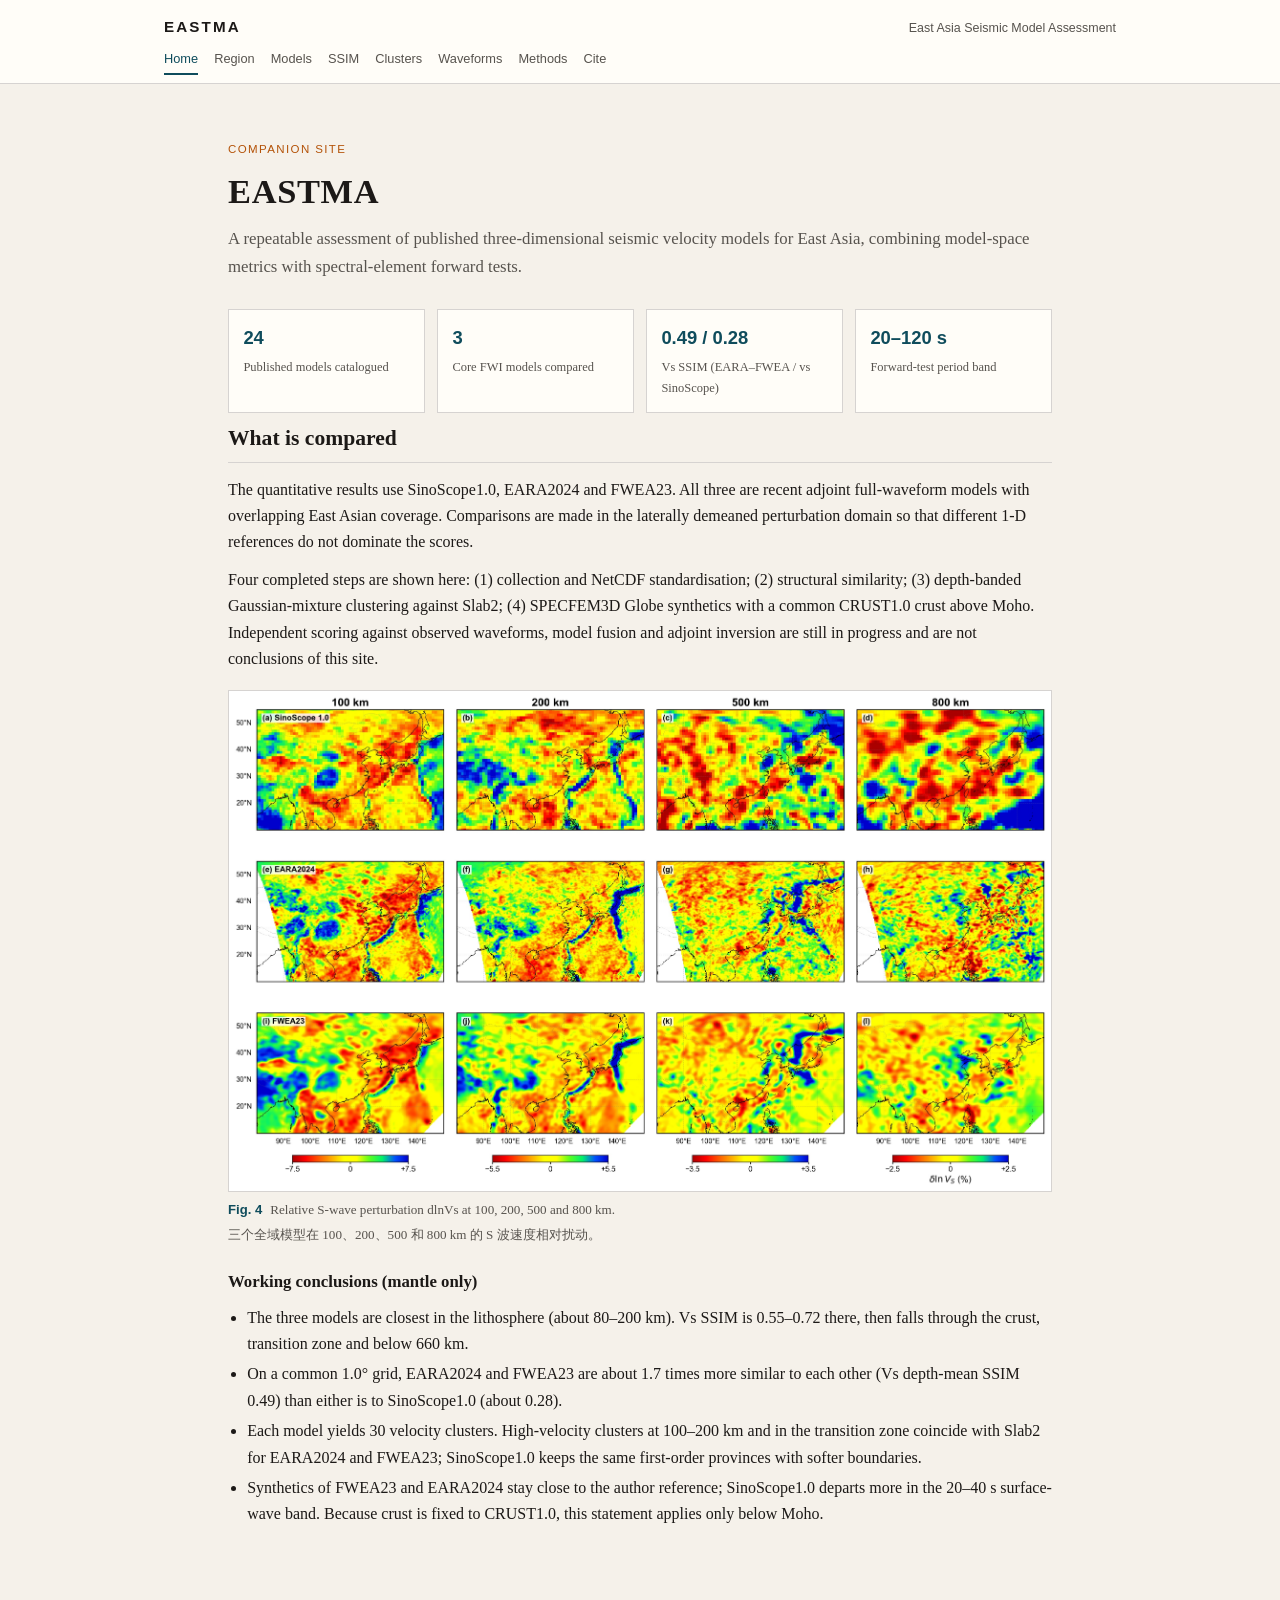
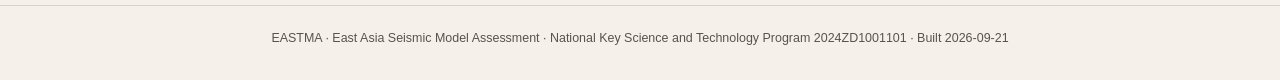
==== index.html @ f2a422fc "Publish EASTMA companion site Static pages and paper figures for GitHub Pages.  Co-authored-by: Curs" ====
<!DOCTYPE html>
<html lang="zh-CN">
<head>
  <meta charset="UTF-8">
  <meta name="viewport" content="width=device-width, initial-scale=1">
  <title>EASTMA — East Asia Seismic Model Assessment</title>
  <meta name="description" content="Quantitative assessment of published East Asian lithosphere–mantle seismic velocity models.">
  <link rel="stylesheet" href="style.css">
</head>
<body>
<header class="site">
  <div class="brand-bar">
    <a class="brand" href="#home">EASTMA</a>
    <span class="brand-sub sans">East Asia Seismic Model Assessment</span>
  </div>
  <nav class="site" aria-label="Primary">
    <a href="#home" data-section="home" class="active">Home</a>
    <a href="#region" data-section="region">Region</a>
    <a href="#models" data-section="models">Models</a>
    <a href="#similarity" data-section="similarity">SSIM</a>
    <a href="#clustering" data-section="clustering">Clusters</a>
    <a href="#waveforms" data-section="waveforms">Waveforms</a>
    <a href="#methods" data-section="methods">Methods</a>
    <a href="#cite" data-section="cite">Cite</a>
  </nav>
</header>
<main>
  <section id="home" class="block on">
    <div class="hero">
      <p class="tag sans">Companion site</p>
      <h1>EASTMA</h1>
      <p class="lead">A repeatable assessment of published three-dimensional seismic velocity models for East Asia, combining model-space metrics with spectral-element forward tests.</p>
    </div>
    <div class="metrics">
      <div class="metric"><div class="v">24</div><div class="l">Published models catalogued</div></div>
      <div class="metric"><div class="v">3</div><div class="l">Core FWI models compared</div></div>
      <div class="metric"><div class="v">0.49 / 0.28</div><div class="l">Vs SSIM (EARA–FWEA / vs SinoScope)</div></div>
      <div class="metric"><div class="v">20–120 s</div><div class="l">Forward-test period band</div></div>
    </div>
    <h2>What is compared</h2>
    <p>The quantitative results use SinoScope1.0, EARA2024 and FWEA23. All three are recent adjoint full-waveform models with overlapping East Asian coverage. Comparisons are made in the laterally demeaned perturbation domain so that different 1-D references do not dominate the scores.</p>
    <p>Four completed steps are shown here: (1) collection and NetCDF standardisation; (2) structural similarity; (3) depth-banded Gaussian-mixture clustering against Slab2; (4) SPECFEM3D Globe synthetics with a common CRUST1.0 crust above Moho. Independent scoring against observed waveforms, model fusion and adjoint inversion are still in progress and are not conclusions of this site.</p>
    <figure class="figure"><img src="assets/fig4.jpg" alt="Relative S-wave perturbation dlnVs at 100, 200, 500 and 800 km." loading="lazy"><figcaption><span class="fig-id">Fig. 4</span> Relative S-wave perturbation dlnVs at 100, 200, 500 and 800 km. <span class="fig-zh">三个全域模型在 100、200、500 和 800 km 的 S 波速度相对扰动。</span></figcaption></figure>
    <h3>Working conclusions (mantle only)</h3>
    <ul>
      <li>The three models are closest in the lithosphere (about 80–200 km). Vs SSIM is 0.55–0.72 there, then falls through the crust, transition zone and below 660 km.</li>
      <li>On a common 1.0° grid, EARA2024 and FWEA23 are about 1.7 times more similar to each other (Vs depth-mean SSIM 0.49) than either is to SinoScope1.0 (about 0.28).</li>
      <li>Each model yields 30 velocity clusters. High-velocity clusters at 100–200 km and in the transition zone coincide with Slab2 for EARA2024 and FWEA23; SinoScope1.0 keeps the same first-order provinces with softer boundaries.</li>
      <li>Synthetics of FWEA23 and EARA2024 stay close to the author reference; SinoScope1.0 departs more in the 20–40 s surface-wave band. Because crust is fixed to CRUST1.0, this statement applies only below Moho.</li>
    </ul>
  </section>

  <section id="region" class="block">
    <h2>Region and data</h2>
    <p>The study region covers East Asia and the adjacent western Pacific, including the Tibetan Plateau, North and Northeast China, South China, Southeast Asia, and the Japan–Izu–Bonin–Mariana subduction system.</p>
    <figure class="figure"><img src="assets/fig1.jpg" alt="Tectonic setting of East Asia (coastline, plate boundaries, volcanoes, Slab2)." loading="lazy"><figcaption><span class="fig-id">Fig. 1</span> Tectonic setting of East Asia (coastline, plate boundaries, volcanoes, Slab2). <span class="fig-zh">东亚研究区构造背景。底图给出海岸线、主要板块边界、火山和 Slab2 俯冲板片。</span></figcaption></figure>
    <p>The waveform test set uses 30 events from GCMT / GCMT3D. Public FDSN stations are screened for three-component completeness, record length of at least 1800 s, and SNR ≥ 4 in 20–100 s. After screening, 135 stations enter the forward geometry (417 unique stations; 2161 event–station pairs; about 69% pass rate).</p>
    <figure class="figure"><img src="assets/fig2.jpg" alt="Thirty events in the standard test set used for spectral-element forward tests." loading="lazy"><figcaption><span class="fig-id">Fig. 2</span> Thirty events in the standard test set used for spectral-element forward tests. <span class="fig-zh">标准测试集 30 个事件的空间分布，用于谱元法正演检验。</span></figcaption></figure>
    <figure class="figure"><img src="assets/fig3.jpg" alt="Stations retained after waveform-quality screening." loading="lazy"><figcaption><span class="fig-id">Fig. 3</span> Stations retained after waveform-quality screening. <span class="fig-zh">通过波形质量筛选后用于正演的台站分布。</span></figcaption></figure>
    <p class="note">Public FDSN coverage is sparse inside continental China relative to the ~814 provincial stations used by FWEA23. That gap must not be read as a model ranking.</p>
  </section>

  <section id="models" class="block">
    <h2>Model library</h2>
    <p>Twenty-four published lithosphere–upper-mantle models (2018–2026) were collected from the literature and IRIS EMC. Only the three quasi-continental FWI models share a common volume for a single similarity matrix. Regional and local models are kept as qualitative references.</p>
    <h3>Table 1. Three models used for quantitative scores</h3>
    <table>
      <thead>
        <tr><th>Attribute</th><th>SinoScope1.0</th><th>EARA2024</th><th>FWEA23</th></tr>
      </thead>
      <tbody>
        <tr><td>Reference</td><td>Ma et al., 2022</td><td>Xi et al., 2024</td><td>Liu et al., 2024</td></tr>
        <tr><td>Horizontal grid</td><td>~1.0°</td><td>~0.25°</td><td>~0.25°</td></tr>
        <tr><td>Depth (km)</td><td>0–2800</td><td>0–1000</td><td>0–1000</td></tr>
        <tr><td>Events / stations</td><td>410 / 2427</td><td>142 / ~2000</td><td>141 / 4640</td></tr>
        <tr><td>Shortest period (s)</td><td>30</td><td>8</td><td>15</td></tr>
        <tr><td>Misfit</td><td>Time–frequency phase</td><td>Weighted NZCC</td><td>Windowed normalised CC</td></tr>
        <tr><td>Radial anisotropy</td><td>No</td><td>ρ, VC, VSV, VSH, η</td><td>Upper 220 km</td></tr>
        <tr><td>Starting model</td><td>CSEM</td><td>FWEA18 + EARA2014 + S362ANI</td><td>FWEA18 + EARA2014</td></tr>
        <tr><td>Distribution</td><td>Regular NetCDF</td><td>Regular NetCDF</td><td>NetCDF + native GLL</td></tr>
      </tbody>
    </table>
    <h3>Table S1. Catalog (by year)</h3>
    <table>
      <thead>
        <tr><th>Model</th><th>Year</th><th>Parameters</th><th>Depth (km)</th><th>Footprint</th><th>Reference</th></tr>
      </thead>
      <tbody>
        <tr><td>CSEM_Japan</td><td>2018</td><td>Vs</td><td>0–350</td><td>Japan</td><td>Fichtner et al., 2018</td></tr>
        <tr><td>FWEA18</td><td>2018</td><td>Vp, Vs</td><td>0–800</td><td>East Asia</td><td>Tao et al., 2018</td></tr>
        <tr><td>TP2019</td><td>2020</td><td>Vs</td><td>25–700</td><td>Tibetan Plateau</td><td>Xiao et al., 2020</td></tr>
        <tr><td>KEA20</td><td>2021</td><td>Vs</td><td>25–250</td><td>Korea–East Asia</td><td>Witek et al., 2021</td></tr>
        <tr><td>SWChinaCVM-1.0</td><td>2021</td><td>Vp, Vs</td><td>0–50</td><td>SW China</td><td>Liu et al., 2021</td></tr>
        <tr><td>SinoScope1.0</td><td>2022</td><td>Vp, Vs</td><td>0–2800</td><td>China and adjacent</td><td>Ma et al., 2022</td></tr>
        <tr><td>USTClitho2.0</td><td>2022</td><td>Vp, Vs</td><td>0–150</td><td>Continental China</td><td>Han et al., 2022</td></tr>
        <tr><td>SASSY21</td><td>2022</td><td>Vs</td><td>150–600</td><td>SE Asia</td><td>Wehner et al., 2022</td></tr>
        <tr><td>CSRM1.0</td><td>2023</td><td>Vp, Vs</td><td>0–100</td><td>Continental China</td><td>Wen and Yu, 2023</td></tr>
        <tr><td>SWChinaCVM-2.0</td><td>2023</td><td>Vp, Vs</td><td>0–50</td><td>SW China</td><td>Liu et al., 2023</td></tr>
        <tr><td>ASIA2024</td><td>2024</td><td>Vp, Vs</td><td>0–690</td><td>Asia</td><td>Dou et al., 2024</td></tr>
        <tr><td>EARA2024</td><td>2024</td><td>Vp, Vs</td><td>0–1000</td><td>East Asia–NW Pacific</td><td>Xi et al., 2024</td></tr>
        <tr><td>FWEA23</td><td>2024</td><td>Vp, Vs</td><td>0–1000</td><td>East Asia</td><td>Liu et al., 2024</td></tr>
        <tr><td>CSES_VM1.0</td><td>2024</td><td>Vp, Vs</td><td>0–75</td><td>N–S seismic belt</td><td>Wu et al., 2024</td></tr>
        <tr><td>Gao_NEChina</td><td>2025</td><td>Vp</td><td>0–2500</td><td>NE China</td><td>Gao et al., 2025</td></tr>
        <tr><td>Han_NEChina</td><td>2025</td><td>Vs</td><td>0–2500</td><td>NE China</td><td>Han et al., 2025</td></tr>
      </tbody>
    </table>
    <p class="note">Additional local models (Chen_SChinaSea, Cao_SETibet, Kumar_Pamir, Wu_NETibet and later regional Vs models) are used only as local checks. Source files: IRIS EMC and paper supplements. This site does not host the NetCDF volumes.</p>
  </section>

  <section id="similarity" class="block">
    <h2>Structural similarity</h2>
    <p>SSIM (Wang et al., 2004) is computed layer by layer on a common 1.0° grid in the perturbation field δlnV. A phase-randomised surrogate gives a noise floor of about 0.05–0.07. One-dimensional SSIM of the horizontal-mean profiles is 0.90–0.99, so the disagreement lives in lateral pattern, not in the background gradient.</p>
    <figure class="figure"><img src="assets/fig5.jpg" alt="1-D background profiles and depth-dependent SSIM for Vs and Vp." loading="lazy"><figcaption><span class="fig-id">Fig. 5</span> 1-D background profiles and depth-dependent SSIM for Vs and Vp. <span class="fig-zh">一维背景剖面与逐深度结构相似性（Vs / Vp）。</span></figcaption></figure>
    <h3>Table 2. Depth-mean SSIM ± standard deviation</h3>
    <table>
      <thead>
        <tr><th>Pair</th><th>Vs SSIM</th><th>Vs structure</th><th>Vp SSIM</th><th>Vp structure</th><th>Null (Vs / Vp)</th></tr>
      </thead>
      <tbody>
        <tr><td>SinoScope1.0–EARA2024</td><td>0.276 ± 0.147</td><td>0.305</td><td>0.196 ± 0.089</td><td>0.224</td><td>0.054 / 0.067</td></tr>
        <tr><td>SinoScope1.0–FWEA23</td><td>0.288 ± 0.148</td><td>0.332</td><td>0.198 ± 0.106</td><td>0.233</td><td>0.056 / 0.071</td></tr>
        <tr><td>EARA2024–FWEA23</td><td>0.494 ± 0.153</td><td>0.521</td><td>0.482 ± 0.101</td><td>0.509</td><td>0.053 / 0.054</td></tr>
      </tbody>
    </table>
    <p>Lithosphere (80–200 km) is the closest band. The single-layer Vs peak is at 120 km (0.764 / 0.622 / 0.619). Values drop in the crust, below 200 km, and especially below 660 km. EARA2024–FWEA23 shows a one-node drop at 660 km that is more likely a phase-boundary parameterisation mismatch than a structural contrast.</p>
    <figure class="figure"><img src="assets/fig4.jpg" alt="Relative S-wave perturbation dlnVs at 100, 200, 500 and 800 km." loading="lazy"><figcaption><span class="fig-id">Fig. 4</span> Relative S-wave perturbation dlnVs at 100, 200, 500 and 800 km. <span class="fig-zh">三个全域模型在 100、200、500 和 800 km 的 S 波速度相对扰动。</span></figcaption></figure>
  </section>

  <section id="clustering" class="block">
    <h2>Velocity clusters</h2>
    <p>A Gaussian mixture is fit independently in four depth bands (crust / lithospheric mantle / transition zone / lower mantle) on (δlnVp, δlnVs). The component counts are a tectonic prior, K = 10 / 10 / 5 / 5, not an argmin of BIC. Labels are sorted by mean δlnVs inside each band. Geology and Slab2 are overlaid only; no NMI or purity score is computed.</p>
    <h3>Table 3. Depth-banded GMM</h3>
    <table>
      <thead>
        <tr><th>Model</th><th>Clusters</th><th>Valid voxels</th><th>Silhouette</th><th>High confidence</th></tr>
      </thead>
      <tbody>
        <tr><td>SinoScope1.0</td><td>30</td><td>4.08×10⁵</td><td>0.297</td><td>53.4%</td></tr>
        <tr><td>EARA2024</td><td>30</td><td>5.81×10⁶</td><td>0.342</td><td>74.2%</td></tr>
        <tr><td>FWEA23</td><td>30</td><td>7.64×10⁶</td><td>0.343</td><td>75.9%</td></tr>
      </tbody>
    </table>
    <figure class="figure"><img src="assets/fig6.jpg" alt="Depth-banded GMM velocity clusters of EARA2024, with Slab2 contours." loading="lazy"><figcaption><span class="fig-id">Fig. 6</span> Depth-banded GMM velocity clusters of EARA2024, with Slab2 contours. <span class="fig-zh">EARA2024 深度分层 GMM 速度簇水平切片，叠绘 Slab2。</span></figcaption></figure>
    <figure class="figure"><img src="assets/fig7.jpg" alt="Longitude–depth cluster sections of EARA2024 with Slab2 outlines." loading="lazy"><figcaption><span class="fig-id">Fig. 7</span> Longitude–depth cluster sections of EARA2024 with Slab2 outlines. <span class="fig-zh">EARA2024 速度簇的经度—深度剖面，叠绘 Slab2 板片体。</span></figcaption></figure>
    <figure class="figure"><img src="assets/fig8.jpg" alt="Cluster-wise dlnVp and dlnVs depth profiles of EARA2024." loading="lazy"><figcaption><span class="fig-id">Fig. 8</span> Cluster-wise dlnVp and dlnVs depth profiles of EARA2024. <span class="fig-zh">EARA2024 各速度簇的 dlnVp / dlnVs 深度剖面。</span></figcaption></figure>
    <p class="note">Tiny crustal clusters concentrated in 0–10 km are amplitude fragments, not independent basins. The text discusses only first-order provinces: cratonic roots, back-arc lows, stagnant slabs, ambient mantle.</p>
  </section>

  <section id="waveforms" class="block">
    <h2>Forward waveforms</h2>
    <p>SPECFEM3D Globe is run on one mesh for all three models, with identical CMTSOLUTION and STATIONS. Assignment order in the solver writes 3-D crust after the mantle. CRUST1.0 is therefore imposed above Moho in every run, so synthetic differences isolate mantle structure. The band is 20–40 s and 40–120 s. Present scores compare synthetics with the author reference (AuthorRef), not with observations.</p>
    <figure class="figure"><img src="assets/fig9.jpg" alt="Traveltime, amplitude and waveform misfit of synthetics versus AuthorRef." loading="lazy"><figcaption><span class="fig-id">Fig. 9</span> Traveltime, amplitude and waveform misfit of synthetics versus AuthorRef. <span class="fig-zh">三模型合成波形相对作者参考波形的走时、振幅和波形形态汇总。</span></figcaption></figure>
    <h3>Table 5. Median misfit versus AuthorRef (excerpt)</h3>
    <table>
      <thead>
        <tr><th>Model</th><th>Band</th><th>Phase</th><th>|dT| (s)</th><th>NZCC</th><th>Rel. L2</th></tr>
      </thead>
      <tbody>
        <tr><td>FWEA23</td><td>20–40 s</td><td>P(Z)</td><td>0.41</td><td>0.935</td><td>0.145</td></tr>
        <tr><td>EARA2024</td><td>20–40 s</td><td>P(Z)</td><td>0.35</td><td>0.920</td><td>0.171</td></tr>
        <tr><td>SinoScope1.0</td><td>20–40 s</td><td>P(Z)</td><td>2.68</td><td>0.714</td><td>0.592</td></tr>
        <tr><td>FWEA23</td><td>20–40 s</td><td>Rayleigh(Z)</td><td>4.60</td><td>0.475</td><td>1.016</td></tr>
        <tr><td>EARA2024</td><td>20–40 s</td><td>Rayleigh(Z)</td><td>4.71</td><td>0.415</td><td>1.084</td></tr>
        <tr><td>SinoScope1.0</td><td>20–40 s</td><td>Rayleigh(Z)</td><td>5.47</td><td>0.303</td><td>1.571</td></tr>
        <tr><td>FWEA23</td><td>40–120 s</td><td>P(Z)</td><td>0.67</td><td>0.978</td><td>0.047</td></tr>
        <tr><td>EARA2024</td><td>40–120 s</td><td>P(Z)</td><td>0.42</td><td>0.979</td><td>0.052</td></tr>
        <tr><td>SinoScope1.0</td><td>40–120 s</td><td>P(Z)</td><td>3.07</td><td>0.908</td><td>0.188</td></tr>
      </tbody>
    </table>
    <p>Body-wave long-period windows are stable. The 20–40 s surface-wave window is where SinoScope1.0 separates. Model-space SSIM order must not be read as a final observed-waveform ranking: AuthorRef is closer to FWEA23, only FWEA23 has native GLL, and crustal SSIM is excluded from these synthetics.</p>
    <p class="note">Interactive submission to the Supercomputing Internet is not on this page. Precomputed figures are the current record of the forward tests.</p>
  </section>

  <section id="methods" class="block">
    <h2>Methods in brief</h2>
    <h3>Standardisation</h3>
    <p>Models are rewritten as CF-compliant NetCDF with dimensions (latitude, longitude, depth). Speeds are in km/s, depth is positive downward from the surface. Names: vp, vs, vpv, vph, vsv, vsh, rho, eta. The three core models already have native Vp and Vs; Brocher (2005) and mantle scaling are not applied to them.</p>
    <h3>Perturbation and common grid</h3>
    <p>δlnV = (V − V̄(z)) / V̄(z), with V̄ the area-weighted horizontal mean. All pairs use the intersection domain (about 10°–55°N, 80°–150°E) on a 1.0° grid and a common validity mask (layer coverage about 0.90). A finer native grid would make pair-wise SSIM values incomparable.</p>
    <h3>SSIM</h3>
    <p>Local statistics use a Gaussian window of σ = 2.0°. Layers are thickness-weighted. The structure term is reported separately so that a pure amplitude rescale is not confused with a pattern change. The null model keeps the power spectrum and randomises phase (20 draws, seed 42).</p>
    <h3>Clustering</h3>
    <p>Features are z-scored δlnVp and δlnVs. Bands follow Moho, 410 km and 660 km. Full-covariance GMMs are fit by EM. K is held fixed across models. BIC is diagnostic only.</p>
    <h3>Forward tests</h3>
    <p>SPECFEM3D Globe writes crust after mantle. Enabling a crustal model therefore overwrites Moho-up values. The runs share CRUST1.0 above Moho on purpose: residuals can be attributed to the mantle. The period floor is 20 s. Windows target SNR &gt; 4 and CC &gt; 0.7. Observed-waveform χT / χA / χF with geographic and category weights (Zhou et al., 2021) are reserved for a later paper.</p>
  </section>

  <section id="cite" class="block">
    <h2>Cite and data</h2>
    <p>Cite this assessment as the manuscript in review. Model files remain with their authors and IRIS EMC; this page does not redistribute NetCDF or GLL binaries.</p>
    <ol class="cite">
      <li>Assessment manuscript: East Asian lithosphere–mantle seismic velocity models, a quantitative comparison. <i>Science China Earth Sciences</i>, in review.</li>
      <li>Ma J, Bunge H, Thrastarson S, Fichtner A, Herwaarden D van, Tian Y, Chang S, Liu T. 2022. Seismic full-waveform inversion of the crust-mantle structure beneath China and adjacent regions. <i>J. Geophys. Res. Solid Earth</i>, 127(9), e2022JB024957.</li>
      <li>Liu C, Banerjee R, Grand S P, Sandvol E, Mitra S, Liang X, Wei S. 2024. A high-resolution seismic velocity model for East Asia using full-waveform tomography. <i>Earth Planet. Sci. Lett.</i>, 639, 118764.</li>
      <li>Xi Z, Chen M, Wei S S, Li J, Zhou T, Wang B, Kim Y. 2024. EARA2024: A radially anisotropic seismic velocity model for East Asia and the northwestern Pacific. <i>Geophys. J. Int.</i>, 239(2), 914–935.</li>
      <li>Wang Z, Bovik A C, Sheikh H R, Simoncelli E P. 2004. Image quality assessment: from error visibility to structural similarity. <i>IEEE Trans. Image Process.</i>, 13(4), 600–612.</li>
      <li>Zhou T, Li J, Xi Z, Chen M. 2021. Assessment of seismic tomographic models of the contiguous United States using spectral-element seismic waveforms. <i>Geophys. J. Int.</i>, 228(2), 1392–1414.</li>
      <li>IRIS DMC, 2011. Data Services Products: EMC. <a href="https://ds.iris.edu/ds/products/emc/">https://ds.iris.edu/ds/products/emc/</a></li>
    </ol>
    <p class="note">Figures on this page are from the assessment manuscript. Rebuild with <code>python web/generate.py</code>.</p>
  </section>
</main>
<footer class="site">
  EASTMA · East Asia Seismic Model Assessment · National Key Science and Technology Program 2024ZD1001101 · Built 2026-09-21
</footer>
<script src="app.js"></script>
</body>
</html>
---- style.css ----
:root {
  --ink: #1c1917;
  --muted: #57534e;
  --line: #d6d3d1;
  --paper: #f5f1ea;
  --card: #fffdf8;
  --accent: #0f4c5c;
  --accent-2: #b45309;
  --max: 54rem;
}
* { box-sizing: border-box; margin: 0; padding: 0; }
html { scroll-behavior: smooth; }
body {
  font-family: "Iowan Old Style", "Palatino Linotype", Palatino, "Songti SC", "Noto Serif CJK SC", serif;
  color: var(--ink);
  background: var(--paper);
  line-height: 1.65;
}
.sans { font-family: "Avenir Next", "Segoe UI", "PingFang SC", "Noto Sans CJK SC", sans-serif; }
a { color: var(--accent); }
header.site {
  border-bottom: 1px solid var(--line);
  background: var(--card);
  position: sticky;
  top: 0;
  z-index: 10;
}
.brand-bar {
  max-width: calc(var(--max) + 8rem);
  margin: 0 auto;
  padding: 0.85rem 1.25rem 0.4rem;
  display: flex;
  justify-content: space-between;
  align-items: baseline;
  gap: 1rem;
}
.brand {
  font-family: "Avenir Next", "Segoe UI", sans-serif;
  letter-spacing: 0.14em;
  font-weight: 650;
  font-size: 0.95rem;
  text-decoration: none;
  color: var(--ink);
}
.brand-sub { font-size: 0.78rem; color: var(--muted); letter-spacing: 0; }
nav.site {
  max-width: calc(var(--max) + 8rem);
  margin: 0 auto;
  padding: 0 1.25rem 0.55rem;
  display: flex;
  flex-wrap: wrap;
  gap: 0.15rem 1rem;
}
nav.site a {
  font-family: "Avenir Next", "Segoe UI", "PingFang SC", sans-serif;
  font-size: 0.8rem;
  text-decoration: none;
  color: var(--muted);
  padding: 0.2rem 0;
  border-bottom: 2px solid transparent;
}
nav.site a:hover, nav.site a.active { color: var(--accent); border-bottom-color: var(--accent); }
main { max-width: var(--max); margin: 0 auto; padding: 2rem 1.25rem 4rem; }
.hero h1 {
  font-size: 2.15rem;
  font-weight: 600;
  letter-spacing: 0.02em;
  line-height: 1.2;
}
.hero .lead { margin-top: 0.85rem; font-size: 1.05rem; color: var(--muted); }
.hero .tag {
  display: inline-block;
  margin-top: 1rem;
  font-family: "Avenir Next", "Segoe UI", sans-serif;
  font-size: 0.72rem;
  letter-spacing: 0.12em;
  text-transform: uppercase;
  color: var(--accent-2);
}
.metrics {
  display: grid;
  grid-template-columns: repeat(2, minmax(0, 1fr));
  gap: 0.75rem;
  margin: 1.75rem 0 0.5rem;
}
@media (min-width: 720px) { .metrics { grid-template-columns: repeat(4, minmax(0, 1fr)); } }
.metric {
  background: var(--card);
  border: 1px solid var(--line);
  padding: 0.85rem 0.9rem;
}
.metric .v {
  font-family: "Avenir Next", "Segoe UI", sans-serif;
  font-size: 1.15rem;
  font-weight: 650;
  color: var(--accent);
}
.metric .l { font-size: 0.78rem; color: var(--muted); margin-top: 0.2rem; }
section.block { display: none; padding-top: 0.5rem; }
section.block.on { display: block; }
h2 {
  font-size: 1.35rem;
  font-weight: 600;
  margin: 0 0 0.85rem;
  padding-bottom: 0.35rem;
  border-bottom: 1px solid var(--line);
}
h3 { font-size: 1.05rem; margin: 1.4rem 0 0.55rem; }
p { margin: 0.7rem 0; }
ul, ol { margin: 0.4rem 0 0.8rem 1.2rem; }
li { margin: 0.25rem 0; }
table {
  width: 100%;
  border-collapse: collapse;
  font-size: 0.88rem;
  margin: 0.8rem 0 1rem;
  background: var(--card);
}
th, td { border-bottom: 1px solid var(--line); padding: 0.45rem 0.5rem; text-align: left; vertical-align: top; }
th { font-family: "Avenir Next", "Segoe UI", sans-serif; font-weight: 600; background: #efe8dc; }
.note { font-size: 0.82rem; color: var(--muted); }
.figure { margin: 1.1rem 0 1.4rem; }
.figure img {
  width: 100%;
  height: auto;
  display: block;
  border: 1px solid var(--line);
  background: #fff;
}
.figure figcaption { font-size: 0.82rem; color: var(--muted); margin-top: 0.45rem; }
.fig-id { font-family: "Avenir Next", "Segoe UI", sans-serif; color: var(--accent); font-weight: 650; margin-right: 0.3rem; }
.fig-zh { display: block; margin-top: 0.2rem; }
.missing { color: var(--accent-2); font-size: 0.9rem; }
.cite { font-size: 0.92rem; }
.cite li { margin: 0.45rem 0; }
footer.site {
  border-top: 1px solid var(--line);
  padding: 1.4rem 1.25rem 2rem;
  text-align: center;
  color: var(--muted);
  font-size: 0.78rem;
  font-family: "Avenir Next", "Segoe UI", "PingFang SC", sans-serif;
}
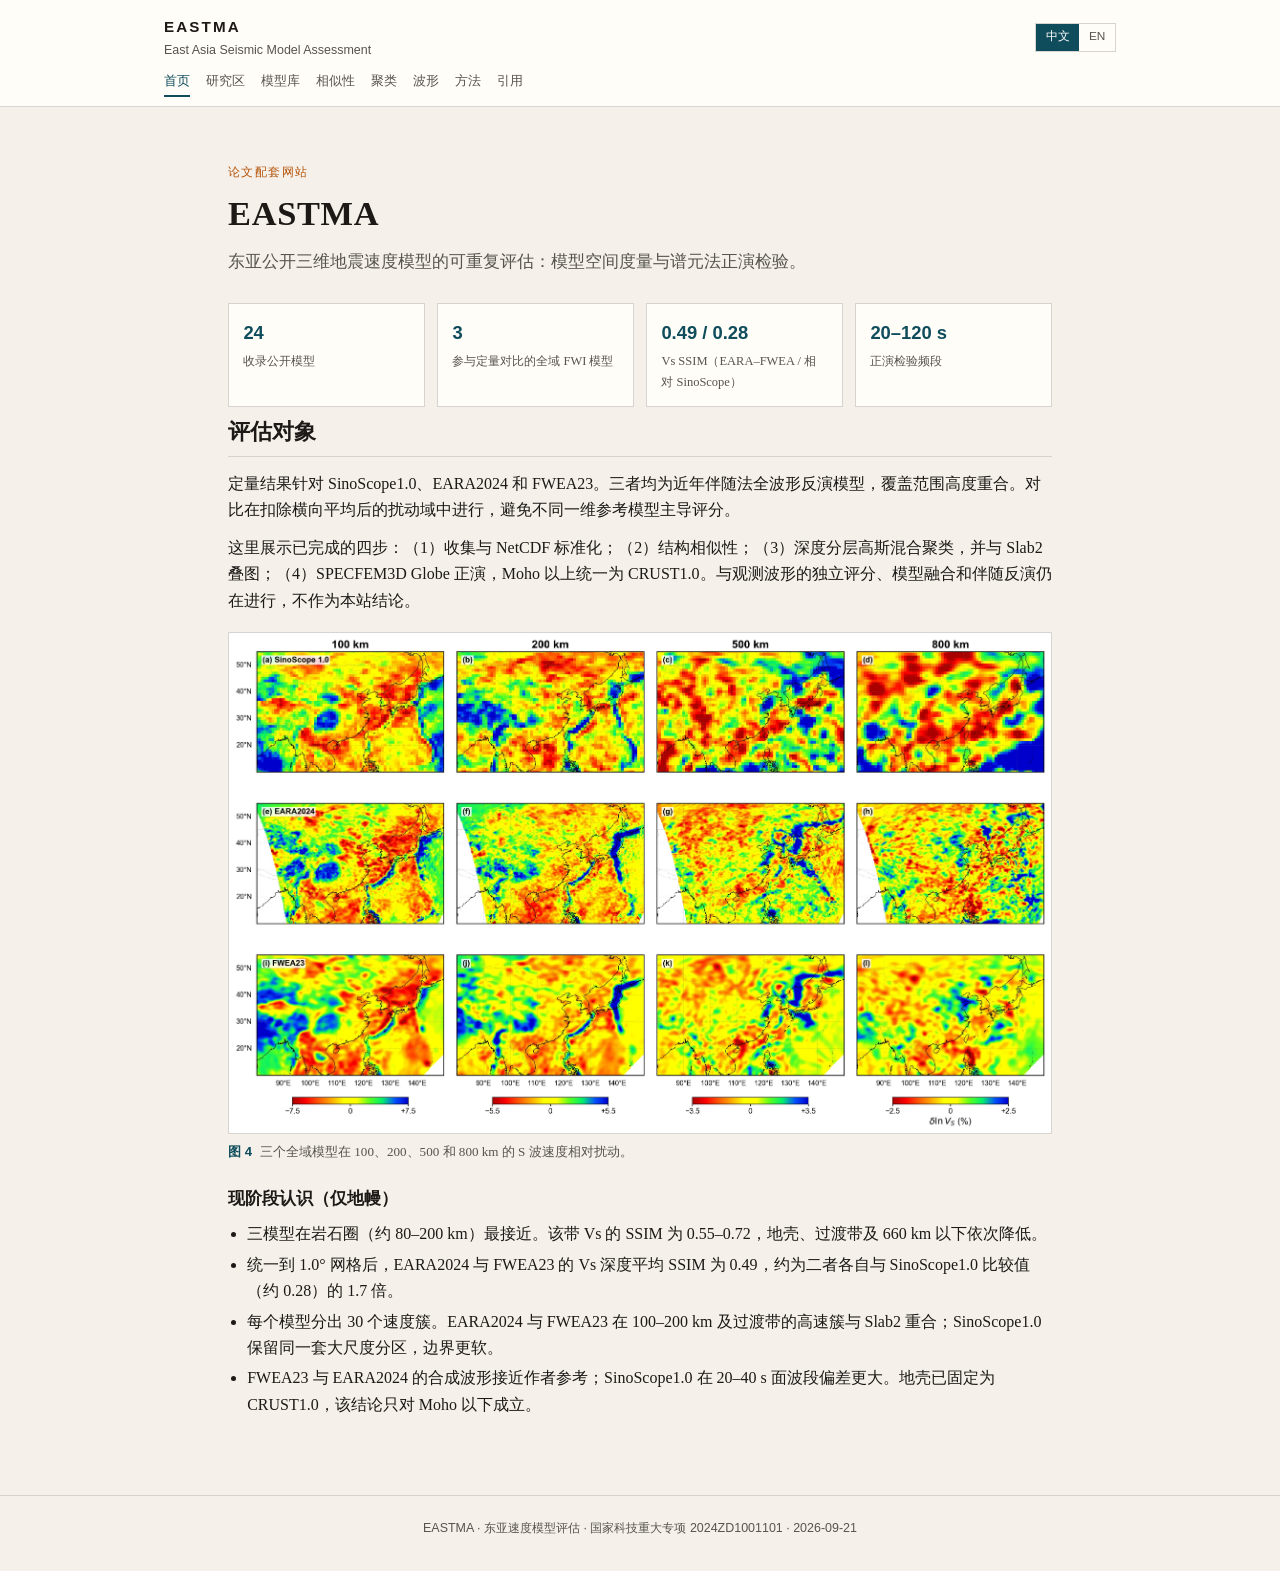
==== commit a1f5a3dc: "Add separate Chinese and English pages with a header language switch. Co-authored-by: Cursor <cursor" ====
--- a/index.html
+++ b/index.html
@@ -3,159 +3,137 @@
 <head>
   <meta charset="UTF-8">
   <meta name="viewport" content="width=device-width, initial-scale=1">
-  <title>EASTMA — East Asia Seismic Model Assessment</title>
-  <meta name="description" content="Quantitative assessment of published East Asian lithosphere–mantle seismic velocity models.">
+  <title>EASTMA — 东亚速度模型评估</title>
+  <meta name="description" content="东亚公开岩石圈—地幔地震速度模型的定量评估。">
+  <link rel="alternate" hreflang="zh-CN" href="./">
+  <link rel="alternate" hreflang="en" href="en/index.html">
   <link rel="stylesheet" href="style.css">
 </head>
 <body>
 <header class="site">
   <div class="brand-bar">
-    <a class="brand" href="#home">EASTMA</a>
-    <span class="brand-sub sans">East Asia Seismic Model Assessment</span>
+    <div class="brand-wrap">
+      <a class="brand" href="#home">EASTMA</a>
+      <span class="brand-sub sans">East Asia Seismic Model Assessment</span>
+    </div>
+    <nav class="lang-switch" aria-label="Language">
+      <a href="#" class="current" aria-current="page">中文</a>
+      <a href="en/index.html" id="lang-other">EN</a>
+    </nav>
   </div>
   <nav class="site" aria-label="Primary">
-    <a href="#home" data-section="home" class="active">Home</a>
-    <a href="#region" data-section="region">Region</a>
-    <a href="#models" data-section="models">Models</a>
-    <a href="#similarity" data-section="similarity">SSIM</a>
-    <a href="#clustering" data-section="clustering">Clusters</a>
-    <a href="#waveforms" data-section="waveforms">Waveforms</a>
-    <a href="#methods" data-section="methods">Methods</a>
-    <a href="#cite" data-section="cite">Cite</a>
+    <a href="#home" data-section="home" class="active">首页</a>
+    <a href="#region" data-section="region">研究区</a>
+    <a href="#models" data-section="models">模型库</a>
+    <a href="#similarity" data-section="similarity">相似性</a>
+    <a href="#clustering" data-section="clustering">聚类</a>
+    <a href="#waveforms" data-section="waveforms">波形</a>
+    <a href="#methods" data-section="methods">方法</a>
+    <a href="#cite" data-section="cite">引用</a>
   </nav>
 </header>
 <main>
+
   <section id="home" class="block on">
     <div class="hero">
-      <p class="tag sans">Companion site</p>
+      <p class="tag sans">论文配套网站</p>
       <h1>EASTMA</h1>
-      <p class="lead">A repeatable assessment of published three-dimensional seismic velocity models for East Asia, combining model-space metrics with spectral-element forward tests.</p>
+      <p class="lead">东亚公开三维地震速度模型的可重复评估：模型空间度量与谱元法正演检验。</p>
     </div>
     <div class="metrics">
-      <div class="metric"><div class="v">24</div><div class="l">Published models catalogued</div></div>
-      <div class="metric"><div class="v">3</div><div class="l">Core FWI models compared</div></div>
-      <div class="metric"><div class="v">0.49 / 0.28</div><div class="l">Vs SSIM (EARA–FWEA / vs SinoScope)</div></div>
-      <div class="metric"><div class="v">20–120 s</div><div class="l">Forward-test period band</div></div>
+      <div class="metric"><div class="v">24</div><div class="l">收录公开模型</div></div>
+      <div class="metric"><div class="v">3</div><div class="l">参与定量对比的全域 FWI 模型</div></div>
+      <div class="metric"><div class="v">0.49 / 0.28</div><div class="l">Vs SSIM（EARA–FWEA / 相对 SinoScope）</div></div>
+      <div class="metric"><div class="v">20–120 s</div><div class="l">正演检验频段</div></div>
     </div>
-    <h2>What is compared</h2>
-    <p>The quantitative results use SinoScope1.0, EARA2024 and FWEA23. All three are recent adjoint full-waveform models with overlapping East Asian coverage. Comparisons are made in the laterally demeaned perturbation domain so that different 1-D references do not dominate the scores.</p>
-    <p>Four completed steps are shown here: (1) collection and NetCDF standardisation; (2) structural similarity; (3) depth-banded Gaussian-mixture clustering against Slab2; (4) SPECFEM3D Globe synthetics with a common CRUST1.0 crust above Moho. Independent scoring against observed waveforms, model fusion and adjoint inversion are still in progress and are not conclusions of this site.</p>
-    <figure class="figure"><img src="assets/fig4.jpg" alt="Relative S-wave perturbation dlnVs at 100, 200, 500 and 800 km." loading="lazy"><figcaption><span class="fig-id">Fig. 4</span> Relative S-wave perturbation dlnVs at 100, 200, 500 and 800 km. <span class="fig-zh">三个全域模型在 100、200、500 和 800 km 的 S 波速度相对扰动。</span></figcaption></figure>
-    <h3>Working conclusions (mantle only)</h3>
+    <h2>评估对象</h2>
+    <p>定量结果针对 SinoScope1.0、EARA2024 和 FWEA23。三者均为近年伴随法全波形反演模型，覆盖范围高度重合。对比在扣除横向平均后的扰动域中进行，避免不同一维参考模型主导评分。</p>
+    <p>这里展示已完成的四步：（1）收集与 NetCDF 标准化；（2）结构相似性；（3）深度分层高斯混合聚类，并与 Slab2 叠图；（4）SPECFEM3D Globe 正演，Moho 以上统一为 CRUST1.0。与观测波形的独立评分、模型融合和伴随反演仍在进行，不作为本站结论。</p>
+    <figure class="figure"><img src="assets/fig4.jpg" alt="三个全域模型在 100、200、500 和 800 km 的 S 波速度相对扰动。" loading="lazy"><figcaption><span class="fig-id">图 4</span> 三个全域模型在 100、200、500 和 800 km 的 S 波速度相对扰动。</figcaption></figure>
+    <h3>现阶段认识（仅地幔）</h3>
     <ul>
-      <li>The three models are closest in the lithosphere (about 80–200 km). Vs SSIM is 0.55–0.72 there, then falls through the crust, transition zone and below 660 km.</li>
-      <li>On a common 1.0° grid, EARA2024 and FWEA23 are about 1.7 times more similar to each other (Vs depth-mean SSIM 0.49) than either is to SinoScope1.0 (about 0.28).</li>
-      <li>Each model yields 30 velocity clusters. High-velocity clusters at 100–200 km and in the transition zone coincide with Slab2 for EARA2024 and FWEA23; SinoScope1.0 keeps the same first-order provinces with softer boundaries.</li>
-      <li>Synthetics of FWEA23 and EARA2024 stay close to the author reference; SinoScope1.0 departs more in the 20–40 s surface-wave band. Because crust is fixed to CRUST1.0, this statement applies only below Moho.</li>
+      <li>三模型在岩石圈（约 80–200 km）最接近。该带 Vs 的 SSIM 为 0.55–0.72，地壳、过渡带及 660 km 以下依次降低。</li>
+      <li>统一到 1.0° 网格后，EARA2024 与 FWEA23 的 Vs 深度平均 SSIM 为 0.49，约为二者各自与 SinoScope1.0 比较值（约 0.28）的 1.7 倍。</li>
+      <li>每个模型分出 30 个速度簇。EARA2024 与 FWEA23 在 100–200 km 及过渡带的高速簇与 Slab2 重合；SinoScope1.0 保留同一套大尺度分区，边界更软。</li>
+      <li>FWEA23 与 EARA2024 的合成波形接近作者参考；SinoScope1.0 在 20–40 s 面波段偏差更大。地壳已固定为 CRUST1.0，该结论只对 Moho 以下成立。</li>
     </ul>
   </section>
-
   <section id="region" class="block">
-    <h2>Region and data</h2>
-    <p>The study region covers East Asia and the adjacent western Pacific, including the Tibetan Plateau, North and Northeast China, South China, Southeast Asia, and the Japan–Izu–Bonin–Mariana subduction system.</p>
-    <figure class="figure"><img src="assets/fig1.jpg" alt="Tectonic setting of East Asia (coastline, plate boundaries, volcanoes, Slab2)." loading="lazy"><figcaption><span class="fig-id">Fig. 1</span> Tectonic setting of East Asia (coastline, plate boundaries, volcanoes, Slab2). <span class="fig-zh">东亚研究区构造背景。底图给出海岸线、主要板块边界、火山和 Slab2 俯冲板片。</span></figcaption></figure>
-    <p>The waveform test set uses 30 events from GCMT / GCMT3D. Public FDSN stations are screened for three-component completeness, record length of at least 1800 s, and SNR ≥ 4 in 20–100 s. After screening, 135 stations enter the forward geometry (417 unique stations; 2161 event–station pairs; about 69% pass rate).</p>
-    <figure class="figure"><img src="assets/fig2.jpg" alt="Thirty events in the standard test set used for spectral-element forward tests." loading="lazy"><figcaption><span class="fig-id">Fig. 2</span> Thirty events in the standard test set used for spectral-element forward tests. <span class="fig-zh">标准测试集 30 个事件的空间分布，用于谱元法正演检验。</span></figcaption></figure>
-    <figure class="figure"><img src="assets/fig3.jpg" alt="Stations retained after waveform-quality screening." loading="lazy"><figcaption><span class="fig-id">Fig. 3</span> Stations retained after waveform-quality screening. <span class="fig-zh">通过波形质量筛选后用于正演的台站分布。</span></figcaption></figure>
-    <p class="note">Public FDSN coverage is sparse inside continental China relative to the ~814 provincial stations used by FWEA23. That gap must not be read as a model ranking.</p>
+    <h2>研究区与数据</h2>
+    <p>研究区覆盖东亚及西太平洋邻区，包括青藏高原、华北—东北、华南、东南亚，以及日本海沟—伊豆—小笠原—马里亚纳俯冲系统。</p>
+    <figure class="figure"><img src="assets/fig1.jpg" alt="东亚研究区构造背景。底图给出海岸线、主要板块边界、火山和 Slab2 俯冲板片。" loading="lazy"><figcaption><span class="fig-id">图 1</span> 东亚研究区构造背景。底图给出海岸线、主要板块边界、火山和 Slab2 俯冲板片。</figcaption></figure>
+    <p>波形检验测试集取自 GCMT / GCMT3D 的 30 个事件。公开 FDSN 台站经三分量完整、记录时长不少于 1800 s、20–100 s 频段信噪比不小于 4 筛选后，入选正演台站 135 个（独立台站 417 个，有效测量 2161 条，通过率约 69%）。</p>
+    <figure class="figure"><img src="assets/fig2.jpg" alt="标准测试集 30 个事件的空间分布，用于谱元法正演检验。" loading="lazy"><figcaption><span class="fig-id">图 2</span> 标准测试集 30 个事件的空间分布，用于谱元法正演检验。</figcaption></figure>
+    <figure class="figure"><img src="assets/fig3.jpg" alt="通过波形质量筛选后用于正演的台站分布。" loading="lazy"><figcaption><span class="fig-id">图 3</span> 通过波形质量筛选后用于正演的台站分布。</figcaption></figure>
+    <p class="note">相对 FWEA23 所用约 814 个中国省级台站，公开 FDSN 在中国大陆内部明显偏少。解释评分时不能把覆盖缺口读成模型优劣。</p>
   </section>
-
   <section id="models" class="block">
-    <h2>Model library</h2>
-    <p>Twenty-four published lithosphere–upper-mantle models (2018–2026) were collected from the literature and IRIS EMC. Only the three quasi-continental FWI models share a common volume for a single similarity matrix. Regional and local models are kept as qualitative references.</p>
-    <h3>Table 1. Three models used for quantitative scores</h3>
-    <table>
-      <thead>
-        <tr><th>Attribute</th><th>SinoScope1.0</th><th>EARA2024</th><th>FWEA23</th></tr>
-      </thead>
-      <tbody>
-        <tr><td>Reference</td><td>Ma et al., 2022</td><td>Xi et al., 2024</td><td>Liu et al., 2024</td></tr>
-        <tr><td>Horizontal grid</td><td>~1.0°</td><td>~0.25°</td><td>~0.25°</td></tr>
-        <tr><td>Depth (km)</td><td>0–2800</td><td>0–1000</td><td>0–1000</td></tr>
-        <tr><td>Events / stations</td><td>410 / 2427</td><td>142 / ~2000</td><td>141 / 4640</td></tr>
-        <tr><td>Shortest period (s)</td><td>30</td><td>8</td><td>15</td></tr>
-        <tr><td>Misfit</td><td>Time–frequency phase</td><td>Weighted NZCC</td><td>Windowed normalised CC</td></tr>
-        <tr><td>Radial anisotropy</td><td>No</td><td>ρ, VC, VSV, VSH, η</td><td>Upper 220 km</td></tr>
-        <tr><td>Starting model</td><td>CSEM</td><td>FWEA18 + EARA2014 + S362ANI</td><td>FWEA18 + EARA2014</td></tr>
-        <tr><td>Distribution</td><td>Regular NetCDF</td><td>Regular NetCDF</td><td>NetCDF + native GLL</td></tr>
-      </tbody>
-    </table>
-    <h3>Table S1. Catalog (by year)</h3>
-    <table>
-      <thead>
-        <tr><th>Model</th><th>Year</th><th>Parameters</th><th>Depth (km)</th><th>Footprint</th><th>Reference</th></tr>
-      </thead>
-      <tbody>
-        <tr><td>CSEM_Japan</td><td>2018</td><td>Vs</td><td>0–350</td><td>Japan</td><td>Fichtner et al., 2018</td></tr>
-        <tr><td>FWEA18</td><td>2018</td><td>Vp, Vs</td><td>0–800</td><td>East Asia</td><td>Tao et al., 2018</td></tr>
-        <tr><td>TP2019</td><td>2020</td><td>Vs</td><td>25–700</td><td>Tibetan Plateau</td><td>Xiao et al., 2020</td></tr>
-        <tr><td>KEA20</td><td>2021</td><td>Vs</td><td>25–250</td><td>Korea–East Asia</td><td>Witek et al., 2021</td></tr>
-        <tr><td>SWChinaCVM-1.0</td><td>2021</td><td>Vp, Vs</td><td>0–50</td><td>SW China</td><td>Liu et al., 2021</td></tr>
-        <tr><td>SinoScope1.0</td><td>2022</td><td>Vp, Vs</td><td>0–2800</td><td>China and adjacent</td><td>Ma et al., 2022</td></tr>
-        <tr><td>USTClitho2.0</td><td>2022</td><td>Vp, Vs</td><td>0–150</td><td>Continental China</td><td>Han et al., 2022</td></tr>
-        <tr><td>SASSY21</td><td>2022</td><td>Vs</td><td>150–600</td><td>SE Asia</td><td>Wehner et al., 2022</td></tr>
-        <tr><td>CSRM1.0</td><td>2023</td><td>Vp, Vs</td><td>0–100</td><td>Continental China</td><td>Wen and Yu, 2023</td></tr>
-        <tr><td>SWChinaCVM-2.0</td><td>2023</td><td>Vp, Vs</td><td>0–50</td><td>SW China</td><td>Liu et al., 2023</td></tr>
-        <tr><td>ASIA2024</td><td>2024</td><td>Vp, Vs</td><td>0–690</td><td>Asia</td><td>Dou et al., 2024</td></tr>
-        <tr><td>EARA2024</td><td>2024</td><td>Vp, Vs</td><td>0–1000</td><td>East Asia–NW Pacific</td><td>Xi et al., 2024</td></tr>
-        <tr><td>FWEA23</td><td>2024</td><td>Vp, Vs</td><td>0–1000</td><td>East Asia</td><td>Liu et al., 2024</td></tr>
-        <tr><td>CSES_VM1.0</td><td>2024</td><td>Vp, Vs</td><td>0–75</td><td>N–S seismic belt</td><td>Wu et al., 2024</td></tr>
-        <tr><td>Gao_NEChina</td><td>2025</td><td>Vp</td><td>0–2500</td><td>NE China</td><td>Gao et al., 2025</td></tr>
-        <tr><td>Han_NEChina</td><td>2025</td><td>Vs</td><td>0–2500</td><td>NE China</td><td>Han et al., 2025</td></tr>
-      </tbody>
-    </table>
-    <p class="note">Additional local models (Chen_SChinaSea, Cao_SETibet, Kumar_Pamir, Wu_NETibet and later regional Vs models) are used only as local checks. Source files: IRIS EMC and paper supplements. This site does not host the NetCDF volumes.</p>
+    <h2>模型库</h2>
+    <p>共收集 2018–2026 年发表的 24 个岩石圈—上地幔模型。只有三个准全域 FWI 模型能进入同一套相似性矩阵；区域和局部模型仅作对照。</p>
+    <h3>表 1　定量对比所用的三个模型</h3>
+    <table><thead><tr><th>属性</th><th>SinoScope1.0</th><th>EARA2024</th><th>FWEA23</th></tr></thead><tbody>
+        <tr><td>文献</td><td>Ma et al., 2022</td><td>Xi et al., 2024</td><td>Liu et al., 2024</td></tr>
+        <tr><td>水平分辨率</td><td>~1.0°</td><td>~0.25°</td><td>~0.25°</td></tr>
+        <tr><td>深度 (km)</td><td>0–2800</td><td>0–1000</td><td>0–1000</td></tr>
+        <tr><td>地震 / 台站</td><td>410 / 2427</td><td>142 / ~2000</td><td>141 / 4640</td></tr>
+        <tr><td>最短周期 (s)</td><td>30</td><td>8</td><td>15</td></tr>
+        <tr><td>失配函数</td><td>时-频域相位</td><td>加权 NZCC</td><td>分震相归一化互相关</td></tr>
+        <tr><td>径向各向异性</td><td>否</td><td>ρ, VC, VSV, VSH, η</td><td>仅上部 220 km</td></tr>
+        <tr><td>初始模型</td><td>CSEM</td><td>FWEA18 + EARA2014 + S362ANI</td><td>FWEA18 + EARA2014</td></tr>
+        <tr><td>分发形式</td><td>规则网格 NetCDF</td><td>规则网格 NetCDF</td><td>NetCDF + 原生 GLL</td></tr>
+        </tbody></table>
+    <h3>表 S1　模型目录（按年份）</h3>
+    <table><thead><tr><th>模型</th><th>年份</th><th>参数</th><th>深度 (km)</th><th>覆盖</th><th>文献</th></tr></thead><tbody><tr><td>CSEM_Japan</td><td>2018</td><td>Vs</td><td>0–350</td><td>日本及邻区</td><td>Fichtner et al., 2018</td></tr>
+<tr><td>FWEA18</td><td>2018</td><td>Vp, Vs</td><td>0–800</td><td>东亚</td><td>Tao et al., 2018</td></tr>
+<tr><td>TP2019</td><td>2020</td><td>Vs</td><td>25–700</td><td>青藏高原</td><td>Xiao et al., 2020</td></tr>
+<tr><td>KEA20</td><td>2021</td><td>Vs</td><td>25–250</td><td>朝鲜半岛—东亚</td><td>Witek et al., 2021</td></tr>
+<tr><td>SWChinaCVM-1.0</td><td>2021</td><td>Vp, Vs</td><td>0–50</td><td>西南中国</td><td>Liu et al., 2021</td></tr>
+<tr><td>SinoScope1.0</td><td>2022</td><td>Vp, Vs</td><td>0–2800</td><td>中国及邻区</td><td>Ma et al., 2022</td></tr>
+<tr><td>USTClitho2.0</td><td>2022</td><td>Vp, Vs</td><td>0–150</td><td>中国大陆</td><td>Han et al., 2022</td></tr>
+<tr><td>SASSY21</td><td>2022</td><td>Vs</td><td>150–600</td><td>东南亚</td><td>Wehner et al., 2022</td></tr>
+<tr><td>CSRM1.0</td><td>2023</td><td>Vp, Vs</td><td>0–100</td><td>中国大陆</td><td>Wen and Yu, 2023</td></tr>
+<tr><td>SWChinaCVM-2.0</td><td>2023</td><td>Vp, Vs</td><td>0–50</td><td>西南中国</td><td>Liu et al., 2023</td></tr>
+<tr><td>ASIA2024</td><td>2024</td><td>Vp, Vs</td><td>0–690</td><td>亚洲</td><td>Dou et al., 2024</td></tr>
+<tr><td>EARA2024</td><td>2024</td><td>Vp, Vs</td><td>0–1000</td><td>东亚—西北太平洋</td><td>Xi et al., 2024</td></tr>
+<tr><td>FWEA23</td><td>2024</td><td>Vp, Vs</td><td>0–1000</td><td>东亚</td><td>Liu et al., 2024</td></tr>
+<tr><td>CSES_VM1.0</td><td>2024</td><td>Vp, Vs</td><td>0–75</td><td>南北地震带</td><td>Wu et al., 2024</td></tr>
+<tr><td>Gao_NEChina</td><td>2025</td><td>Vp</td><td>0–2500</td><td>东北</td><td>Gao et al., 2025</td></tr>
+<tr><td>Han_NEChina</td><td>2025</td><td>Vs</td><td>0–2500</td><td>东北</td><td>Han et al., 2025</td></tr></tbody></table>
+    <p class="note">Chen_SChinaSea、Cao_SETibet、Kumar_Pamir、Wu_NETibet 等局部模型只作对照。数据来自 IRIS EMC 与论文补充材料。本站不提供 NetCDF 或 GLL 下载。</p>
   </section>
-
   <section id="similarity" class="block">
-    <h2>Structural similarity</h2>
-    <p>SSIM (Wang et al., 2004) is computed layer by layer on a common 1.0° grid in the perturbation field δlnV. A phase-randomised surrogate gives a noise floor of about 0.05–0.07. One-dimensional SSIM of the horizontal-mean profiles is 0.90–0.99, so the disagreement lives in lateral pattern, not in the background gradient.</p>
-    <figure class="figure"><img src="assets/fig5.jpg" alt="1-D background profiles and depth-dependent SSIM for Vs and Vp." loading="lazy"><figcaption><span class="fig-id">Fig. 5</span> 1-D background profiles and depth-dependent SSIM for Vs and Vp. <span class="fig-zh">一维背景剖面与逐深度结构相似性（Vs / Vp）。</span></figcaption></figure>
-    <h3>Table 2. Depth-mean SSIM ± standard deviation</h3>
-    <table>
-      <thead>
-        <tr><th>Pair</th><th>Vs SSIM</th><th>Vs structure</th><th>Vp SSIM</th><th>Vp structure</th><th>Null (Vs / Vp)</th></tr>
-      </thead>
-      <tbody>
+    <h2>结构相似性</h2>
+    <p>在统一 1.0° 网格和扰动场 δlnV 上逐层计算 SSIM（Wang et al., 2004）。相位随机化零假设基线约 0.05–0.07。横向平均剖面的一维 SSIM 为 0.90–0.99，分歧在横向图案而不在背景梯度。</p>
+    <figure class="figure"><img src="assets/fig5.jpg" alt="一维背景剖面与逐深度结构相似性（Vs / Vp）。" loading="lazy"><figcaption><span class="fig-id">图 5</span> 一维背景剖面与逐深度结构相似性（Vs / Vp）。</figcaption></figure>
+    <h3>表 2　深度平均 SSIM ± 标准差</h3>
+    <table><thead><tr><th>模型对</th><th>Vs SSIM</th><th>Vs 结构项</th><th>Vp SSIM</th><th>Vp 结构项</th><th>零假设 (Vs / Vp)</th></tr></thead><tbody>
         <tr><td>SinoScope1.0–EARA2024</td><td>0.276 ± 0.147</td><td>0.305</td><td>0.196 ± 0.089</td><td>0.224</td><td>0.054 / 0.067</td></tr>
         <tr><td>SinoScope1.0–FWEA23</td><td>0.288 ± 0.148</td><td>0.332</td><td>0.198 ± 0.106</td><td>0.233</td><td>0.056 / 0.071</td></tr>
         <tr><td>EARA2024–FWEA23</td><td>0.494 ± 0.153</td><td>0.521</td><td>0.482 ± 0.101</td><td>0.509</td><td>0.053 / 0.054</td></tr>
-      </tbody>
-    </table>
-    <p>Lithosphere (80–200 km) is the closest band. The single-layer Vs peak is at 120 km (0.764 / 0.622 / 0.619). Values drop in the crust, below 200 km, and especially below 660 km. EARA2024–FWEA23 shows a one-node drop at 660 km that is more likely a phase-boundary parameterisation mismatch than a structural contrast.</p>
-    <figure class="figure"><img src="assets/fig4.jpg" alt="Relative S-wave perturbation dlnVs at 100, 200, 500 and 800 km." loading="lazy"><figcaption><span class="fig-id">Fig. 4</span> Relative S-wave perturbation dlnVs at 100, 200, 500 and 800 km. <span class="fig-zh">三个全域模型在 100、200、500 和 800 km 的 S 波速度相对扰动。</span></figcaption></figure>
+        </tbody></table>
+    <p>岩石圈（80–200 km）最接近，单层 Vs 峰值在 120 km（0.764 / 0.622 / 0.619）。地壳、200 km 以下及 660 km 以下依次降低。EARA2024–FWEA23 在 660 km 的单层突降，更可能来自相变面参数化差异，而不是真实结构对比。</p>
+    <figure class="figure"><img src="assets/fig4.jpg" alt="三个全域模型在 100、200、500 和 800 km 的 S 波速度相对扰动。" loading="lazy"><figcaption><span class="fig-id">图 4</span> 三个全域模型在 100、200、500 和 800 km 的 S 波速度相对扰动。</figcaption></figure>
   </section>
-
   <section id="clustering" class="block">
-    <h2>Velocity clusters</h2>
-    <p>A Gaussian mixture is fit independently in four depth bands (crust / lithospheric mantle / transition zone / lower mantle) on (δlnVp, δlnVs). The component counts are a tectonic prior, K = 10 / 10 / 5 / 5, not an argmin of BIC. Labels are sorted by mean δlnVs inside each band. Geology and Slab2 are overlaid only; no NMI or purity score is computed.</p>
-    <h3>Table 3. Depth-banded GMM</h3>
-    <table>
-      <thead>
-        <tr><th>Model</th><th>Clusters</th><th>Valid voxels</th><th>Silhouette</th><th>High confidence</th></tr>
-      </thead>
-      <tbody>
+    <h2>速度簇</h2>
+    <p>在地壳、岩石圈地幔、过渡带和下地幔四个深度带上，对 (δlnVp, δlnVs) 独立拟合高斯混合。分量数取构造先验 K = 10 / 10 / 5 / 5，不用 BIC 最小值。带内按平均 δlnVs 升序编号。地质界线与 Slab2 只作叠图，不计算符合度分数。</p>
+    <h3>表 3　深度分层 GMM</h3>
+    <table><thead><tr><th>模型</th><th>簇数</th><th>有效体元</th><th>轮廓系数</th><th>高置信度</th></tr></thead><tbody>
         <tr><td>SinoScope1.0</td><td>30</td><td>4.08×10⁵</td><td>0.297</td><td>53.4%</td></tr>
         <tr><td>EARA2024</td><td>30</td><td>5.81×10⁶</td><td>0.342</td><td>74.2%</td></tr>
         <tr><td>FWEA23</td><td>30</td><td>7.64×10⁶</td><td>0.343</td><td>75.9%</td></tr>
-      </tbody>
-    </table>
-    <figure class="figure"><img src="assets/fig6.jpg" alt="Depth-banded GMM velocity clusters of EARA2024, with Slab2 contours." loading="lazy"><figcaption><span class="fig-id">Fig. 6</span> Depth-banded GMM velocity clusters of EARA2024, with Slab2 contours. <span class="fig-zh">EARA2024 深度分层 GMM 速度簇水平切片，叠绘 Slab2。</span></figcaption></figure>
-    <figure class="figure"><img src="assets/fig7.jpg" alt="Longitude–depth cluster sections of EARA2024 with Slab2 outlines." loading="lazy"><figcaption><span class="fig-id">Fig. 7</span> Longitude–depth cluster sections of EARA2024 with Slab2 outlines. <span class="fig-zh">EARA2024 速度簇的经度—深度剖面，叠绘 Slab2 板片体。</span></figcaption></figure>
-    <figure class="figure"><img src="assets/fig8.jpg" alt="Cluster-wise dlnVp and dlnVs depth profiles of EARA2024." loading="lazy"><figcaption><span class="fig-id">Fig. 8</span> Cluster-wise dlnVp and dlnVs depth profiles of EARA2024. <span class="fig-zh">EARA2024 各速度簇的 dlnVp / dlnVs 深度剖面。</span></figcaption></figure>
-    <p class="note">Tiny crustal clusters concentrated in 0–10 km are amplitude fragments, not independent basins. The text discusses only first-order provinces: cratonic roots, back-arc lows, stagnant slabs, ambient mantle.</p>
+        </tbody></table>
+    <figure class="figure"><img src="assets/fig6.jpg" alt="EARA2024 深度分层 GMM 速度簇水平切片，叠绘 Slab2。" loading="lazy"><figcaption><span class="fig-id">图 6</span> EARA2024 深度分层 GMM 速度簇水平切片，叠绘 Slab2。</figcaption></figure>
+    <figure class="figure"><img src="assets/fig7.jpg" alt="EARA2024 速度簇的经度—深度剖面，叠绘 Slab2 板片体。" loading="lazy"><figcaption><span class="fig-id">图 7</span> EARA2024 速度簇的经度—深度剖面，叠绘 Slab2 板片体。</figcaption></figure>
+    <figure class="figure"><img src="assets/fig8.jpg" alt="EARA2024 各速度簇的 dlnVp / dlnVs 深度剖面。" loading="lazy"><figcaption><span class="fig-id">图 8</span> EARA2024 各速度簇的 dlnVp / dlnVs 深度剖面。</figcaption></figure>
+    <p class="note">地壳带体积很小、集中在 0–10 km 的若干簇是振幅碎片，不解释为独立盆地。正文只讨论克拉通根、弧后低速、滞留板片和环境地幔等一级格局。</p>
   </section>
-
   <section id="waveforms" class="block">
-    <h2>Forward waveforms</h2>
-    <p>SPECFEM3D Globe is run on one mesh for all three models, with identical CMTSOLUTION and STATIONS. Assignment order in the solver writes 3-D crust after the mantle. CRUST1.0 is therefore imposed above Moho in every run, so synthetic differences isolate mantle structure. The band is 20–40 s and 40–120 s. Present scores compare synthetics with the author reference (AuthorRef), not with observations.</p>
-    <figure class="figure"><img src="assets/fig9.jpg" alt="Traveltime, amplitude and waveform misfit of synthetics versus AuthorRef." loading="lazy"><figcaption><span class="fig-id">Fig. 9</span> Traveltime, amplitude and waveform misfit of synthetics versus AuthorRef. <span class="fig-zh">三模型合成波形相对作者参考波形的走时、振幅和波形形态汇总。</span></figcaption></figure>
-    <h3>Table 5. Median misfit versus AuthorRef (excerpt)</h3>
-    <table>
-      <thead>
-        <tr><th>Model</th><th>Band</th><th>Phase</th><th>|dT| (s)</th><th>NZCC</th><th>Rel. L2</th></tr>
-      </thead>
-      <tbody>
+    <h2>正演波形</h2>
+    <p>三模型在同一套 SPECFEM3D Globe 网格上正演，CMTSOLUTION 与 STATIONS 相同。求解器先写地幔再写地壳，因此三次计算在 Moho 以上都使用 CRUST1.0，合成波形差异只反映地幔。频段为 20–40 s 和 40–120 s。当前指标比较的是合成波形与作者参考波形（AuthorRef），还不是观测记录。</p>
+    <figure class="figure"><img src="assets/fig9.jpg" alt="三模型合成波形相对作者参考波形的走时、振幅和波形形态汇总。" loading="lazy"><figcaption><span class="fig-id">图 9</span> 三模型合成波形相对作者参考波形的走时、振幅和波形形态汇总。</figcaption></figure>
+    <h3>表 5　相对 AuthorRef 的中位数指标（节选）</h3>
+    <table><thead><tr><th>模型</th><th>频段</th><th>震相</th><th>|dT| (s)</th><th>NZCC</th><th>相对 L2</th></tr></thead><tbody>
         <tr><td>FWEA23</td><td>20–40 s</td><td>P(Z)</td><td>0.41</td><td>0.935</td><td>0.145</td></tr>
         <tr><td>EARA2024</td><td>20–40 s</td><td>P(Z)</td><td>0.35</td><td>0.920</td><td>0.171</td></tr>
         <tr><td>SinoScope1.0</td><td>20–40 s</td><td>P(Z)</td><td>2.68</td><td>0.714</td><td>0.592</td></tr>
@@ -165,31 +143,28 @@
         <tr><td>FWEA23</td><td>40–120 s</td><td>P(Z)</td><td>0.67</td><td>0.978</td><td>0.047</td></tr>
         <tr><td>EARA2024</td><td>40–120 s</td><td>P(Z)</td><td>0.42</td><td>0.979</td><td>0.052</td></tr>
         <tr><td>SinoScope1.0</td><td>40–120 s</td><td>P(Z)</td><td>3.07</td><td>0.908</td><td>0.188</td></tr>
-      </tbody>
-    </table>
-    <p>Body-wave long-period windows are stable. The 20–40 s surface-wave window is where SinoScope1.0 separates. Model-space SSIM order must not be read as a final observed-waveform ranking: AuthorRef is closer to FWEA23, only FWEA23 has native GLL, and crustal SSIM is excluded from these synthetics.</p>
-    <p class="note">Interactive submission to the Supercomputing Internet is not on this page. Precomputed figures are the current record of the forward tests.</p>
+        </tbody></table>
+    <p>长周期体波窗口最稳定。SinoScope1.0 与另外两模型的差别主要出现在 20–40 s 面波段。模型空间 SSIM 排序不能直接当作观测波形的最终排名：AuthorRef 更接近 FWEA23，目前只有 FWEA23 有原生 GLL，且正演不含地壳 SSIM 所度量的那部分差异。</p>
+    <p class="note">本页不提供向超算互联网提交作业。预计算图是当前正演记录。</p>
   </section>
-
   <section id="methods" class="block">
-    <h2>Methods in brief</h2>
-    <h3>Standardisation</h3>
-    <p>Models are rewritten as CF-compliant NetCDF with dimensions (latitude, longitude, depth). Speeds are in km/s, depth is positive downward from the surface. Names: vp, vs, vpv, vph, vsv, vsh, rho, eta. The three core models already have native Vp and Vs; Brocher (2005) and mantle scaling are not applied to them.</p>
-    <h3>Perturbation and common grid</h3>
-    <p>δlnV = (V − V̄(z)) / V̄(z), with V̄ the area-weighted horizontal mean. All pairs use the intersection domain (about 10°–55°N, 80°–150°E) on a 1.0° grid and a common validity mask (layer coverage about 0.90). A finer native grid would make pair-wise SSIM values incomparable.</p>
+    <h2>方法要点</h2>
+    <h3>标准化</h3>
+    <p>模型转为符合 CF 约定的 NetCDF，维度为 (latitude, longitude, depth)。速度单位 km/s，深度自地表向下为正。参数名：vp、vs、vpv、vph、vsv、vsh、rho、eta。三个核心模型已有原生 Vp 与 Vs，不使用 Brocher (2005) 或地幔比例补全。</p>
+    <h3>扰动域与统一网格</h3>
+    <p>δlnV = (V − V̄(z)) / V̄(z)，V̄ 为面积加权横向平均。所有模型对使用交集区域（约 10°–55°N，80°–150°E）、1.0° 网格和有效掩膜（逐层覆盖约 0.90）。若各对各取原生分辨率，矩阵内的 SSIM 将不可比。</p>
     <h3>SSIM</h3>
-    <p>Local statistics use a Gaussian window of σ = 2.0°. Layers are thickness-weighted. The structure term is reported separately so that a pure amplitude rescale is not confused with a pattern change. The null model keeps the power spectrum and randomises phase (20 draws, seed 42).</p>
-    <h3>Clustering</h3>
-    <p>Features are z-scored δlnVp and δlnVs. Bands follow Moho, 410 km and 660 km. Full-covariance GMMs are fit by EM. K is held fixed across models. BIC is diagnostic only.</p>
-    <h3>Forward tests</h3>
-    <p>SPECFEM3D Globe writes crust after mantle. Enabling a crustal model therefore overwrites Moho-up values. The runs share CRUST1.0 above Moho on purpose: residuals can be attributed to the mantle. The period floor is 20 s. Windows target SNR &gt; 4 and CC &gt; 0.7. Observed-waveform χT / χA / χF with geographic and category weights (Zhou et al., 2021) are reserved for a later paper.</p>
+    <p>局部统计使用 σ = 2.0° 的高斯窗口，再按层厚加权。单独给出结构项，以免把纯振幅标定误读为图案变化。零假设保持功率谱、随机化相位（20 次，种子 42）。</p>
+    <h3>聚类</h3>
+    <p>特征为标准化后的 δlnVp 与 δlnVs。分带界线为 Moho、410 km 和 660 km。完整协方差 GMM 由 EM 估计。三模型使用同一组 K。BIC 只作诊断。</p>
+    <h3>正演</h3>
+    <p>SPECFEM3D Globe 在地幔赋值之后写入地壳。启用地壳模块会覆盖 Moho 以上节点。三次正演共用 CRUST1.0，残差才能归因到地幔。频段下限为 20 s。窗口目标为信噪比大于 4 且互相关大于 0.7。观测波形的 χT / χA / χF 及地理—分类加权（Zhou et al., 2021）留待后续工作。</p>
   </section>
-
   <section id="cite" class="block">
-    <h2>Cite and data</h2>
-    <p>Cite this assessment as the manuscript in review. Model files remain with their authors and IRIS EMC; this page does not redistribute NetCDF or GLL binaries.</p>
+    <h2>引用与数据</h2>
+    <p>请引用在审稿件。模型文件仍由原作者和 IRIS EMC 分发，本站不提供 NetCDF 或 GLL。</p>
     <ol class="cite">
-      <li>Assessment manuscript: East Asian lithosphere–mantle seismic velocity models, a quantitative comparison. <i>Science China Earth Sciences</i>, in review.</li>
+      <li>评估文稿：东亚岩石圈—地幔地震速度模型定量对比。<i>中国科学：地球科学</i>，审稿中。</li>
       <li>Ma J, Bunge H, Thrastarson S, Fichtner A, Herwaarden D van, Tian Y, Chang S, Liu T. 2022. Seismic full-waveform inversion of the crust-mantle structure beneath China and adjacent regions. <i>J. Geophys. Res. Solid Earth</i>, 127(9), e2022JB024957.</li>
       <li>Liu C, Banerjee R, Grand S P, Sandvol E, Mitra S, Liang X, Wei S. 2024. A high-resolution seismic velocity model for East Asia using full-waveform tomography. <i>Earth Planet. Sci. Lett.</i>, 639, 118764.</li>
       <li>Xi Z, Chen M, Wei S S, Li J, Zhou T, Wang B, Kim Y. 2024. EARA2024: A radially anisotropic seismic velocity model for East Asia and the northwestern Pacific. <i>Geophys. J. Int.</i>, 239(2), 914–935.</li>
@@ -197,12 +172,11 @@
       <li>Zhou T, Li J, Xi Z, Chen M. 2021. Assessment of seismic tomographic models of the contiguous United States using spectral-element seismic waveforms. <i>Geophys. J. Int.</i>, 228(2), 1392–1414.</li>
       <li>IRIS DMC, 2011. Data Services Products: EMC. <a href="https://ds.iris.edu/ds/products/emc/">https://ds.iris.edu/ds/products/emc/</a></li>
     </ol>
-    <p class="note">Figures on this page are from the assessment manuscript. Rebuild with <code>python web/generate.py</code>.</p>
+    <p class="note">图件来自评估文稿。重新生成：<code>python3 web/generate.py</code>。</p>
   </section>
+
 </main>
-<footer class="site">
-  EASTMA · East Asia Seismic Model Assessment · National Key Science and Technology Program 2024ZD1001101 · Built 2026-09-21
-</footer>
+<footer class="site">EASTMA · 东亚速度模型评估 · 国家科技重大专项 2024ZD1001101 · 2026-09-21</footer>
 <script src="app.js"></script>
 </body>
 </html>
--- a/style.css
+++ b/style.css
@@ -31,9 +31,10 @@
   padding: 0.85rem 1.25rem 0.4rem;
   display: flex;
   justify-content: space-between;
-  align-items: baseline;
+  align-items: center;
   gap: 1rem;
 }
+.brand-wrap { display: flex; flex-direction: column; gap: 0.1rem; }
 .brand {
   font-family: "Avenir Next", "Segoe UI", sans-serif;
   letter-spacing: 0.14em;
@@ -43,6 +44,24 @@
   color: var(--ink);
 }
 .brand-sub { font-size: 0.78rem; color: var(--muted); letter-spacing: 0; }
+.lang-switch {
+  display: inline-flex;
+  border: 1px solid var(--line);
+  flex-shrink: 0;
+}
+.lang-switch a {
+  font-family: "Avenir Next", "Segoe UI", "PingFang SC", sans-serif;
+  font-size: 0.74rem;
+  padding: 0.22rem 0.6rem;
+  text-decoration: none;
+  color: var(--muted);
+}
+.lang-switch a.current {
+  background: var(--accent);
+  color: #fff;
+  pointer-events: none;
+}
+.lang-switch a:hover:not(.current) { color: var(--accent); }
 nav.site {
   max-width: calc(var(--max) + 8rem);
   margin: 0 auto;
@@ -71,7 +90,7 @@
 .hero .tag {
   display: inline-block;
   margin-top: 1rem;
-  font-family: "Avenir Next", "Segoe UI", sans-serif;
+  font-family: "Avenir Next", "Segoe UI", "PingFang SC", sans-serif;
   font-size: 0.72rem;
   letter-spacing: 0.12em;
   text-transform: uppercase;
@@ -117,7 +136,7 @@
   background: var(--card);
 }
 th, td { border-bottom: 1px solid var(--line); padding: 0.45rem 0.5rem; text-align: left; vertical-align: top; }
-th { font-family: "Avenir Next", "Segoe UI", sans-serif; font-weight: 600; background: #efe8dc; }
+th { font-family: "Avenir Next", "Segoe UI", "PingFang SC", sans-serif; font-weight: 600; background: #efe8dc; }
 .note { font-size: 0.82rem; color: var(--muted); }
 .figure { margin: 1.1rem 0 1.4rem; }
 .figure img {
@@ -129,7 +148,6 @@
 }
 .figure figcaption { font-size: 0.82rem; color: var(--muted); margin-top: 0.45rem; }
 .fig-id { font-family: "Avenir Next", "Segoe UI", sans-serif; color: var(--accent); font-weight: 650; margin-right: 0.3rem; }
-.fig-zh { display: block; margin-top: 0.2rem; }
 .missing { color: var(--accent-2); font-size: 0.9rem; }
 .cite { font-size: 0.92rem; }
 .cite li { margin: 0.45rem 0; }
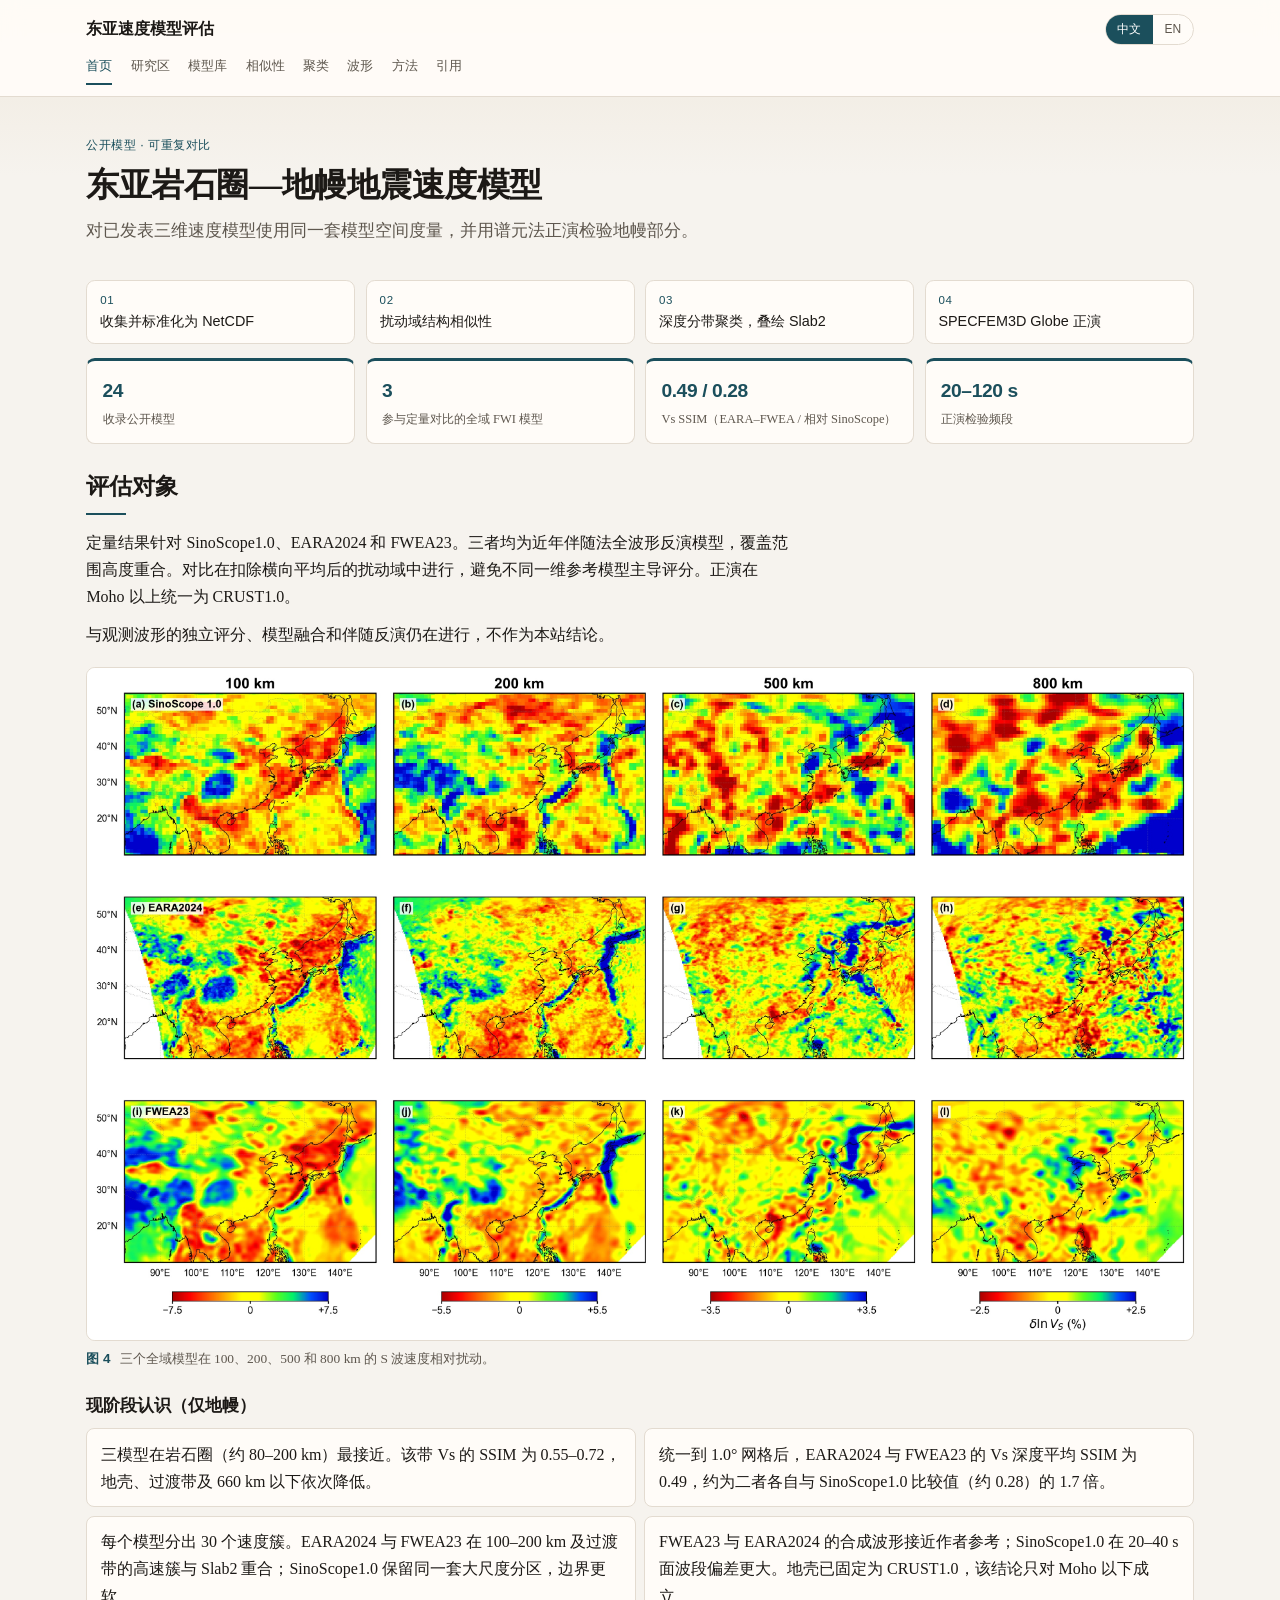
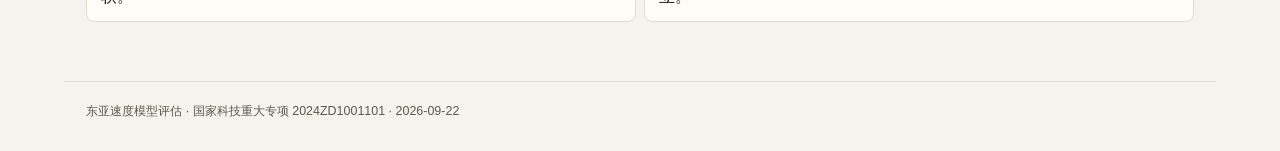
==== commit 4baba853: "Drop the acronym from the public pages and open up the layout for figures and tables. Co-authored-by" ====
--- a/index.html
+++ b/index.html
@@ -3,19 +3,16 @@
 <head>
   <meta charset="UTF-8">
   <meta name="viewport" content="width=device-width, initial-scale=1">
-  <title>EASTMA — 东亚速度模型评估</title>
+  <title>东亚速度模型评估</title>
   <meta name="description" content="东亚公开岩石圈—地幔地震速度模型的定量评估。">
   <link rel="alternate" hreflang="zh-CN" href="./">
   <link rel="alternate" hreflang="en" href="en/index.html">
-  <link rel="stylesheet" href="style.css">
+  <link rel="stylesheet" href="style.css?v=3">
 </head>
 <body>
 <header class="site">
   <div class="brand-bar">
-    <div class="brand-wrap">
-      <a class="brand" href="#home">EASTMA</a>
-      <span class="brand-sub sans">East Asia Seismic Model Assessment</span>
-    </div>
+    <a class="brand" href="#home">东亚速度模型评估</a>
     <nav class="lang-switch" aria-label="Language">
       <a href="#" class="current" aria-current="page">中文</a>
       <a href="en/index.html" id="lang-other">EN</a>
@@ -36,10 +33,16 @@
 
   <section id="home" class="block on">
     <div class="hero">
-      <p class="tag sans">论文配套网站</p>
-      <h1>EASTMA</h1>
-      <p class="lead">东亚公开三维地震速度模型的可重复评估：模型空间度量与谱元法正演检验。</p>
+      <p class="kicker sans">公开模型 · 可重复对比</p>
+      <h1>东亚岩石圈—地幔地震速度模型</h1>
+      <p class="lead">对已发表三维速度模型使用同一套模型空间度量，并用谱元法正演检验地幔部分。</p>
     </div>
+    <ol class="steps sans">
+      <li><span>01</span>收集并标准化为 NetCDF</li>
+      <li><span>02</span>扰动域结构相似性</li>
+      <li><span>03</span>深度分带聚类，叠绘 Slab2</li>
+      <li><span>04</span>SPECFEM3D Globe 正演</li>
+    </ol>
     <div class="metrics">
       <div class="metric"><div class="v">24</div><div class="l">收录公开模型</div></div>
       <div class="metric"><div class="v">3</div><div class="l">参与定量对比的全域 FWI 模型</div></div>
@@ -47,11 +50,11 @@
       <div class="metric"><div class="v">20–120 s</div><div class="l">正演检验频段</div></div>
     </div>
     <h2>评估对象</h2>
-    <p>定量结果针对 SinoScope1.0、EARA2024 和 FWEA23。三者均为近年伴随法全波形反演模型，覆盖范围高度重合。对比在扣除横向平均后的扰动域中进行，避免不同一维参考模型主导评分。</p>
-    <p>这里展示已完成的四步：（1）收集与 NetCDF 标准化；（2）结构相似性；（3）深度分层高斯混合聚类，并与 Slab2 叠图；（4）SPECFEM3D Globe 正演，Moho 以上统一为 CRUST1.0。与观测波形的独立评分、模型融合和伴随反演仍在进行，不作为本站结论。</p>
+    <p>定量结果针对 SinoScope1.0、EARA2024 和 FWEA23。三者均为近年伴随法全波形反演模型，覆盖范围高度重合。对比在扣除横向平均后的扰动域中进行，避免不同一维参考模型主导评分。正演在 Moho 以上统一为 CRUST1.0。</p>
+    <p>与观测波形的独立评分、模型融合和伴随反演仍在进行，不作为本站结论。</p>
     <figure class="figure"><img src="assets/fig4.jpg" alt="三个全域模型在 100、200、500 和 800 km 的 S 波速度相对扰动。" loading="lazy"><figcaption><span class="fig-id">图 4</span> 三个全域模型在 100、200、500 和 800 km 的 S 波速度相对扰动。</figcaption></figure>
     <h3>现阶段认识（仅地幔）</h3>
-    <ul>
+    <ul class="findings">
       <li>三模型在岩石圈（约 80–200 km）最接近。该带 Vs 的 SSIM 为 0.55–0.72，地壳、过渡带及 660 km 以下依次降低。</li>
       <li>统一到 1.0° 网格后，EARA2024 与 FWEA23 的 Vs 深度平均 SSIM 为 0.49，约为二者各自与 SinoScope1.0 比较值（约 0.28）的 1.7 倍。</li>
       <li>每个模型分出 30 个速度簇。EARA2024 与 FWEA23 在 100–200 km 及过渡带的高速簇与 Slab2 重合；SinoScope1.0 保留同一套大尺度分区，边界更软。</li>
@@ -71,7 +74,7 @@
     <h2>模型库</h2>
     <p>共收集 2018–2026 年发表的 24 个岩石圈—上地幔模型。只有三个准全域 FWI 模型能进入同一套相似性矩阵；区域和局部模型仅作对照。</p>
     <h3>表 1　定量对比所用的三个模型</h3>
-    <table><thead><tr><th>属性</th><th>SinoScope1.0</th><th>EARA2024</th><th>FWEA23</th></tr></thead><tbody>
+    <div class="table-wrap"><table><thead><tr><th>属性</th><th>SinoScope1.0</th><th>EARA2024</th><th>FWEA23</th></tr></thead><tbody>
         <tr><td>文献</td><td>Ma et al., 2022</td><td>Xi et al., 2024</td><td>Liu et al., 2024</td></tr>
         <tr><td>水平分辨率</td><td>~1.0°</td><td>~0.25°</td><td>~0.25°</td></tr>
         <tr><td>深度 (km)</td><td>0–2800</td><td>0–1000</td><td>0–1000</td></tr>
@@ -81,9 +84,9 @@
         <tr><td>径向各向异性</td><td>否</td><td>ρ, VC, VSV, VSH, η</td><td>仅上部 220 km</td></tr>
         <tr><td>初始模型</td><td>CSEM</td><td>FWEA18 + EARA2014 + S362ANI</td><td>FWEA18 + EARA2014</td></tr>
         <tr><td>分发形式</td><td>规则网格 NetCDF</td><td>规则网格 NetCDF</td><td>NetCDF + 原生 GLL</td></tr>
-        </tbody></table>
+        </tbody></table></div>
     <h3>表 S1　模型目录（按年份）</h3>
-    <table><thead><tr><th>模型</th><th>年份</th><th>参数</th><th>深度 (km)</th><th>覆盖</th><th>文献</th></tr></thead><tbody><tr><td>CSEM_Japan</td><td>2018</td><td>Vs</td><td>0–350</td><td>日本及邻区</td><td>Fichtner et al., 2018</td></tr>
+    <div class="table-wrap"><table><thead><tr><th>模型</th><th>年份</th><th>参数</th><th>深度 (km)</th><th>覆盖</th><th>文献</th></tr></thead><tbody><tr><td>CSEM_Japan</td><td>2018</td><td>Vs</td><td>0–350</td><td>日本及邻区</td><td>Fichtner et al., 2018</td></tr>
 <tr><td>FWEA18</td><td>2018</td><td>Vp, Vs</td><td>0–800</td><td>东亚</td><td>Tao et al., 2018</td></tr>
 <tr><td>TP2019</td><td>2020</td><td>Vs</td><td>25–700</td><td>青藏高原</td><td>Xiao et al., 2020</td></tr>
 <tr><td>KEA20</td><td>2021</td><td>Vs</td><td>25–250</td><td>朝鲜半岛—东亚</td><td>Witek et al., 2021</td></tr>
@@ -98,7 +101,7 @@
 <tr><td>FWEA23</td><td>2024</td><td>Vp, Vs</td><td>0–1000</td><td>东亚</td><td>Liu et al., 2024</td></tr>
 <tr><td>CSES_VM1.0</td><td>2024</td><td>Vp, Vs</td><td>0–75</td><td>南北地震带</td><td>Wu et al., 2024</td></tr>
 <tr><td>Gao_NEChina</td><td>2025</td><td>Vp</td><td>0–2500</td><td>东北</td><td>Gao et al., 2025</td></tr>
-<tr><td>Han_NEChina</td><td>2025</td><td>Vs</td><td>0–2500</td><td>东北</td><td>Han et al., 2025</td></tr></tbody></table>
+<tr><td>Han_NEChina</td><td>2025</td><td>Vs</td><td>0–2500</td><td>东北</td><td>Han et al., 2025</td></tr></tbody></table></div>
     <p class="note">Chen_SChinaSea、Cao_SETibet、Kumar_Pamir、Wu_NETibet 等局部模型只作对照。数据来自 IRIS EMC 与论文补充材料。本站不提供 NetCDF 或 GLL 下载。</p>
   </section>
   <section id="similarity" class="block">
@@ -106,11 +109,11 @@
     <p>在统一 1.0° 网格和扰动场 δlnV 上逐层计算 SSIM（Wang et al., 2004）。相位随机化零假设基线约 0.05–0.07。横向平均剖面的一维 SSIM 为 0.90–0.99，分歧在横向图案而不在背景梯度。</p>
     <figure class="figure"><img src="assets/fig5.jpg" alt="一维背景剖面与逐深度结构相似性（Vs / Vp）。" loading="lazy"><figcaption><span class="fig-id">图 5</span> 一维背景剖面与逐深度结构相似性（Vs / Vp）。</figcaption></figure>
     <h3>表 2　深度平均 SSIM ± 标准差</h3>
-    <table><thead><tr><th>模型对</th><th>Vs SSIM</th><th>Vs 结构项</th><th>Vp SSIM</th><th>Vp 结构项</th><th>零假设 (Vs / Vp)</th></tr></thead><tbody>
+    <div class="table-wrap"><table><thead><tr><th>模型对</th><th>Vs SSIM</th><th>Vs 结构项</th><th>Vp SSIM</th><th>Vp 结构项</th><th>零假设 (Vs / Vp)</th></tr></thead><tbody>
         <tr><td>SinoScope1.0–EARA2024</td><td>0.276 ± 0.147</td><td>0.305</td><td>0.196 ± 0.089</td><td>0.224</td><td>0.054 / 0.067</td></tr>
         <tr><td>SinoScope1.0–FWEA23</td><td>0.288 ± 0.148</td><td>0.332</td><td>0.198 ± 0.106</td><td>0.233</td><td>0.056 / 0.071</td></tr>
         <tr><td>EARA2024–FWEA23</td><td>0.494 ± 0.153</td><td>0.521</td><td>0.482 ± 0.101</td><td>0.509</td><td>0.053 / 0.054</td></tr>
-        </tbody></table>
+        </tbody></table></div>
     <p>岩石圈（80–200 km）最接近，单层 Vs 峰值在 120 km（0.764 / 0.622 / 0.619）。地壳、200 km 以下及 660 km 以下依次降低。EARA2024–FWEA23 在 660 km 的单层突降，更可能来自相变面参数化差异，而不是真实结构对比。</p>
     <figure class="figure"><img src="assets/fig4.jpg" alt="三个全域模型在 100、200、500 和 800 km 的 S 波速度相对扰动。" loading="lazy"><figcaption><span class="fig-id">图 4</span> 三个全域模型在 100、200、500 和 800 km 的 S 波速度相对扰动。</figcaption></figure>
   </section>
@@ -118,11 +121,11 @@
     <h2>速度簇</h2>
     <p>在地壳、岩石圈地幔、过渡带和下地幔四个深度带上，对 (δlnVp, δlnVs) 独立拟合高斯混合。分量数取构造先验 K = 10 / 10 / 5 / 5，不用 BIC 最小值。带内按平均 δlnVs 升序编号。地质界线与 Slab2 只作叠图，不计算符合度分数。</p>
     <h3>表 3　深度分层 GMM</h3>
-    <table><thead><tr><th>模型</th><th>簇数</th><th>有效体元</th><th>轮廓系数</th><th>高置信度</th></tr></thead><tbody>
+    <div class="table-wrap"><table><thead><tr><th>模型</th><th>簇数</th><th>有效体元</th><th>轮廓系数</th><th>高置信度</th></tr></thead><tbody>
         <tr><td>SinoScope1.0</td><td>30</td><td>4.08×10⁵</td><td>0.297</td><td>53.4%</td></tr>
         <tr><td>EARA2024</td><td>30</td><td>5.81×10⁶</td><td>0.342</td><td>74.2%</td></tr>
         <tr><td>FWEA23</td><td>30</td><td>7.64×10⁶</td><td>0.343</td><td>75.9%</td></tr>
-        </tbody></table>
+        </tbody></table></div>
     <figure class="figure"><img src="assets/fig6.jpg" alt="EARA2024 深度分层 GMM 速度簇水平切片，叠绘 Slab2。" loading="lazy"><figcaption><span class="fig-id">图 6</span> EARA2024 深度分层 GMM 速度簇水平切片，叠绘 Slab2。</figcaption></figure>
     <figure class="figure"><img src="assets/fig7.jpg" alt="EARA2024 速度簇的经度—深度剖面，叠绘 Slab2 板片体。" loading="lazy"><figcaption><span class="fig-id">图 7</span> EARA2024 速度簇的经度—深度剖面，叠绘 Slab2 板片体。</figcaption></figure>
     <figure class="figure"><img src="assets/fig8.jpg" alt="EARA2024 各速度簇的 dlnVp / dlnVs 深度剖面。" loading="lazy"><figcaption><span class="fig-id">图 8</span> EARA2024 各速度簇的 dlnVp / dlnVs 深度剖面。</figcaption></figure>
@@ -133,7 +136,7 @@
     <p>三模型在同一套 SPECFEM3D Globe 网格上正演，CMTSOLUTION 与 STATIONS 相同。求解器先写地幔再写地壳，因此三次计算在 Moho 以上都使用 CRUST1.0，合成波形差异只反映地幔。频段为 20–40 s 和 40–120 s。当前指标比较的是合成波形与作者参考波形（AuthorRef），还不是观测记录。</p>
     <figure class="figure"><img src="assets/fig9.jpg" alt="三模型合成波形相对作者参考波形的走时、振幅和波形形态汇总。" loading="lazy"><figcaption><span class="fig-id">图 9</span> 三模型合成波形相对作者参考波形的走时、振幅和波形形态汇总。</figcaption></figure>
     <h3>表 5　相对 AuthorRef 的中位数指标（节选）</h3>
-    <table><thead><tr><th>模型</th><th>频段</th><th>震相</th><th>|dT| (s)</th><th>NZCC</th><th>相对 L2</th></tr></thead><tbody>
+    <div class="table-wrap"><table><thead><tr><th>模型</th><th>频段</th><th>震相</th><th>|dT| (s)</th><th>NZCC</th><th>相对 L2</th></tr></thead><tbody>
         <tr><td>FWEA23</td><td>20–40 s</td><td>P(Z)</td><td>0.41</td><td>0.935</td><td>0.145</td></tr>
         <tr><td>EARA2024</td><td>20–40 s</td><td>P(Z)</td><td>0.35</td><td>0.920</td><td>0.171</td></tr>
         <tr><td>SinoScope1.0</td><td>20–40 s</td><td>P(Z)</td><td>2.68</td><td>0.714</td><td>0.592</td></tr>
@@ -143,7 +146,7 @@
         <tr><td>FWEA23</td><td>40–120 s</td><td>P(Z)</td><td>0.67</td><td>0.978</td><td>0.047</td></tr>
         <tr><td>EARA2024</td><td>40–120 s</td><td>P(Z)</td><td>0.42</td><td>0.979</td><td>0.052</td></tr>
         <tr><td>SinoScope1.0</td><td>40–120 s</td><td>P(Z)</td><td>3.07</td><td>0.908</td><td>0.188</td></tr>
-        </tbody></table>
+        </tbody></table></div>
     <p>长周期体波窗口最稳定。SinoScope1.0 与另外两模型的差别主要出现在 20–40 s 面波段。模型空间 SSIM 排序不能直接当作观测波形的最终排名：AuthorRef 更接近 FWEA23，目前只有 FWEA23 有原生 GLL，且正演不含地壳 SSIM 所度量的那部分差异。</p>
     <p class="note">本页不提供向超算互联网提交作业。预计算图是当前正演记录。</p>
   </section>
@@ -172,11 +175,11 @@
       <li>Zhou T, Li J, Xi Z, Chen M. 2021. Assessment of seismic tomographic models of the contiguous United States using spectral-element seismic waveforms. <i>Geophys. J. Int.</i>, 228(2), 1392–1414.</li>
       <li>IRIS DMC, 2011. Data Services Products: EMC. <a href="https://ds.iris.edu/ds/products/emc/">https://ds.iris.edu/ds/products/emc/</a></li>
     </ol>
-    <p class="note">图件来自评估文稿。重新生成：<code>python3 web/generate.py</code>。</p>
+    <p class="note">图件来自评估文稿。</p>
   </section>
 
 </main>
-<footer class="site">EASTMA · 东亚速度模型评估 · 国家科技重大专项 2024ZD1001101 · 2026-09-21</footer>
-<script src="app.js"></script>
+<footer class="site">东亚速度模型评估 · 国家科技重大专项 2024ZD1001101 · 2026-09-22</footer>
+<script src="app.js?v=3"></script>
 </body>
 </html>
--- a/style.css
+++ b/style.css
@@ -1,58 +1,68 @@
 :root {
-  --ink: #1c1917;
-  --muted: #57534e;
-  --line: #d6d3d1;
-  --paper: #f5f1ea;
-  --card: #fffdf8;
-  --accent: #0f4c5c;
-  --accent-2: #b45309;
-  --max: 54rem;
+  --ink: #1c1916;
+  --muted: #5e574e;
+  --line: #e3dbd0;
+  --paper: #f6f3ee;
+  --card: #fffcf8;
+  --accent: #1b4f5c;
+  --accent-soft: #e8f1f3;
+  --warn: #8a4b12;
+  --max: 72rem;
+  --prose: 44rem;
+  --sans: "Avenir Next", "Segoe UI", "PingFang SC", "Noto Sans CJK SC", sans-serif;
+  --serif: "Iowan Old Style", "Palatino Linotype", Palatino, "Songti SC", "Noto Serif CJK SC", serif;
 }
 * { box-sizing: border-box; margin: 0; padding: 0; }
-html { scroll-behavior: smooth; }
+html { scroll-behavior: smooth; scroll-padding-top: 7rem; }
 body {
-  font-family: "Iowan Old Style", "Palatino Linotype", Palatino, "Songti SC", "Noto Serif CJK SC", serif;
+  font-family: var(--serif);
   color: var(--ink);
-  background: var(--paper);
-  line-height: 1.65;
-}
-.sans { font-family: "Avenir Next", "Segoe UI", "PingFang SC", "Noto Sans CJK SC", sans-serif; }
+  background:
+    linear-gradient(180deg, #efe8dc 0, var(--paper) 11rem);
+  line-height: 1.7;
+}
+.sans { font-family: var(--sans); }
 a { color: var(--accent); }
 header.site {
-  border-bottom: 1px solid var(--line);
-  background: var(--card);
   position: sticky;
   top: 0;
   z-index: 10;
+  background: rgba(255, 252, 248, 0.94);
+  border-bottom: 1px solid var(--line);
+  backdrop-filter: blur(10px);
+}
+.brand-bar, nav.site, main, footer.site {
+  max-width: var(--max);
+  margin-left: auto;
+  margin-right: auto;
 }
 .brand-bar {
-  max-width: calc(var(--max) + 8rem);
-  margin: 0 auto;
-  padding: 0.85rem 1.25rem 0.4rem;
+  padding: 0.85rem 1.4rem 0.15rem;
   display: flex;
   justify-content: space-between;
   align-items: center;
   gap: 1rem;
 }
-.brand-wrap { display: flex; flex-direction: column; gap: 0.1rem; }
 .brand {
-  font-family: "Avenir Next", "Segoe UI", sans-serif;
-  letter-spacing: 0.14em;
-  font-weight: 650;
-  font-size: 0.95rem;
+  font-family: var(--sans);
+  font-weight: 640;
+  font-size: 1rem;
+  line-height: 1.3;
   text-decoration: none;
   color: var(--ink);
 }
-.brand-sub { font-size: 0.78rem; color: var(--muted); letter-spacing: 0; }
 .lang-switch {
   display: inline-flex;
   border: 1px solid var(--line);
+  border-radius: 999px;
+  overflow: hidden;
   flex-shrink: 0;
+  background: var(--card);
 }
 .lang-switch a {
-  font-family: "Avenir Next", "Segoe UI", "PingFang SC", sans-serif;
-  font-size: 0.74rem;
-  padding: 0.22rem 0.6rem;
+  font-family: var(--sans);
+  font-size: 0.75rem;
+  padding: 0.28rem 0.72rem;
   text-decoration: none;
   color: var(--muted);
 }
@@ -63,99 +73,213 @@
 }
 .lang-switch a:hover:not(.current) { color: var(--accent); }
 nav.site {
-  max-width: calc(var(--max) + 8rem);
-  margin: 0 auto;
-  padding: 0 1.25rem 0.55rem;
+  padding: 0.35rem 1.4rem 0.7rem;
   display: flex;
   flex-wrap: wrap;
-  gap: 0.15rem 1rem;
+  gap: 0.15rem 1.15rem;
 }
 nav.site a {
-  font-family: "Avenir Next", "Segoe UI", "PingFang SC", sans-serif;
-  font-size: 0.8rem;
+  font-family: var(--sans);
+  font-size: 0.84rem;
   text-decoration: none;
   color: var(--muted);
-  padding: 0.2rem 0;
+  padding: 0.15rem 0 0.28rem;
   border-bottom: 2px solid transparent;
 }
 nav.site a:hover, nav.site a.active { color: var(--accent); border-bottom-color: var(--accent); }
-main { max-width: var(--max); margin: 0 auto; padding: 2rem 1.25rem 4rem; }
+main { padding: 1.35rem 1.4rem 3.5rem; }
+.hero { padding: 0.35rem 0 0.2rem; max-width: 40rem; }
+.kicker {
+  font-size: 0.78rem;
+  letter-spacing: 0.04em;
+  color: var(--accent);
+  margin-bottom: 0.45rem;
+}
 .hero h1 {
-  font-size: 2.15rem;
+  font-size: clamp(1.7rem, 2.6vw, 2.25rem);
   font-weight: 600;
-  letter-spacing: 0.02em;
-  line-height: 1.2;
-}
-.hero .lead { margin-top: 0.85rem; font-size: 1.05rem; color: var(--muted); }
-.hero .tag {
-  display: inline-block;
-  margin-top: 1rem;
-  font-family: "Avenir Next", "Segoe UI", "PingFang SC", sans-serif;
+  letter-spacing: -0.015em;
+  line-height: 1.25;
+  text-wrap: balance;
+}
+.hero .lead { margin-top: 0.75rem; font-size: 1.05rem; color: var(--muted); }
+.steps {
+  list-style: none;
+  display: grid;
+  grid-template-columns: repeat(2, minmax(0, 1fr));
+  gap: 0.65rem;
+  margin: 1.25rem 0 0.3rem;
+  padding: 0;
+}
+.steps li {
+  background: var(--card);
+  border: 1px solid var(--line);
+  border-radius: 0.55rem;
+  padding: 0.7rem 0.8rem 0.75rem;
+  margin: 0;
+  font-size: 0.9rem;
+  line-height: 1.4;
+}
+.steps span {
+  display: block;
   font-size: 0.72rem;
-  letter-spacing: 0.12em;
-  text-transform: uppercase;
-  color: var(--accent-2);
+  letter-spacing: 0.06em;
+  color: var(--accent);
+  margin-bottom: 0.18rem;
 }
 .metrics {
   display: grid;
   grid-template-columns: repeat(2, minmax(0, 1fr));
-  gap: 0.75rem;
-  margin: 1.75rem 0 0.5rem;
-}
-@media (min-width: 720px) { .metrics { grid-template-columns: repeat(4, minmax(0, 1fr)); } }
+  gap: 0.65rem;
+  margin: 0.85rem 0 1.4rem;
+}
 .metric {
   background: var(--card);
   border: 1px solid var(--line);
-  padding: 0.85rem 0.9rem;
+  border-radius: 0.55rem;
+  padding: 0.85rem 0.95rem 0.9rem;
+  border-top: 3px solid var(--accent);
 }
 .metric .v {
-  font-family: "Avenir Next", "Segoe UI", sans-serif;
-  font-size: 1.15rem;
+  font-family: var(--sans);
+  font-size: 1.2rem;
   font-weight: 650;
   color: var(--accent);
-}
-.metric .l { font-size: 0.78rem; color: var(--muted); margin-top: 0.2rem; }
-section.block { display: none; padding-top: 0.5rem; }
+  letter-spacing: -0.02em;
+}
+.metric .l { font-size: 0.78rem; color: var(--muted); margin-top: 0.25rem; line-height: 1.4; }
+section.block { display: none; scroll-margin-top: 7rem; }
 section.block.on { display: block; }
+section.block > p,
+.note,
+.cite { max-width: var(--prose); }
 h2 {
-  font-size: 1.35rem;
+  font-size: 1.45rem;
   font-weight: 600;
-  margin: 0 0 0.85rem;
-  padding-bottom: 0.35rem;
-  border-bottom: 1px solid var(--line);
-}
-h3 { font-size: 1.05rem; margin: 1.4rem 0 0.55rem; }
+  margin: 0.2rem 0 0.85rem;
+}
+h2::after {
+  content: "";
+  display: block;
+  width: 2.5rem;
+  height: 2px;
+  margin-top: 0.45rem;
+  background: var(--accent);
+}
+h3 { font-size: 1.05rem; margin: 1.35rem 0 0.5rem; }
 p { margin: 0.7rem 0; }
 ul, ol { margin: 0.4rem 0 0.8rem 1.2rem; }
-li { margin: 0.25rem 0; }
+li { margin: 0.28rem 0; }
+.findings {
+  list-style: none;
+  margin: 0.4rem 0 0.2rem;
+  padding: 0;
+  display: grid;
+  grid-template-columns: 1fr;
+  gap: 0.55rem;
+  max-width: none;
+}
+.findings li {
+  margin: 0;
+  background: var(--card);
+  border: 1px solid var(--line);
+  border-radius: 0.5rem;
+  padding: 0.7rem 0.85rem;
+}
+.table-wrap {
+  overflow-x: auto;
+  margin: 0.45rem 0 1.15rem;
+  border: 1px solid var(--line);
+  border-radius: 0.55rem;
+  background: var(--card);
+}
 table {
   width: 100%;
+  min-width: 36rem;
   border-collapse: collapse;
-  font-size: 0.88rem;
-  margin: 0.8rem 0 1rem;
-  background: var(--card);
-}
-th, td { border-bottom: 1px solid var(--line); padding: 0.45rem 0.5rem; text-align: left; vertical-align: top; }
-th { font-family: "Avenir Next", "Segoe UI", "PingFang SC", sans-serif; font-weight: 600; background: #efe8dc; }
-.note { font-size: 0.82rem; color: var(--muted); }
-.figure { margin: 1.1rem 0 1.4rem; }
+  font-size: 0.86rem;
+  line-height: 1.45;
+}
+th, td {
+  border-bottom: 1px solid var(--line);
+  padding: 0.5rem 0.7rem;
+  text-align: left;
+  vertical-align: top;
+}
+tr:last-child td { border-bottom: none; }
+th {
+  font-family: var(--sans);
+  font-weight: 620;
+  font-size: 0.78rem;
+  background: #f3ece3;
+  white-space: nowrap;
+}
+tbody tr:hover td { background: #fbf7f1; }
+.note {
+  font-size: 0.86rem;
+  color: var(--muted);
+  background: var(--accent-soft);
+  border-left: 3px solid var(--accent);
+  border-radius: 0 0.4rem 0.4rem 0;
+  padding: 0.55rem 0.8rem;
+}
+.figure { margin: 1.15rem 0 1.45rem; }
 .figure img {
   width: 100%;
   height: auto;
   display: block;
-  border: 1px solid var(--line);
   background: #fff;
-}
-.figure figcaption { font-size: 0.82rem; color: var(--muted); margin-top: 0.45rem; }
-.fig-id { font-family: "Avenir Next", "Segoe UI", sans-serif; color: var(--accent); font-weight: 650; margin-right: 0.3rem; }
-.missing { color: var(--accent-2); font-size: 0.9rem; }
-.cite { font-size: 0.92rem; }
-.cite li { margin: 0.45rem 0; }
+  border: 1px solid var(--line);
+  border-radius: 0.55rem;
+}
+.figure figcaption {
+  font-size: 0.84rem;
+  color: var(--muted);
+  margin-top: 0.5rem;
+  line-height: 1.45;
+  max-width: 52rem;
+}
+.fig-id {
+  font-family: var(--sans);
+  color: var(--accent);
+  font-weight: 650;
+  margin-right: 0.35rem;
+}
+.missing { color: var(--warn); font-size: 0.9rem; }
+#methods h3 {
+  background: var(--card);
+  border: 1px solid var(--line);
+  border-bottom: none;
+  border-radius: 0.5rem 0.5rem 0 0;
+  margin: 0.75rem 0 0;
+  padding: 0.75rem 0.95rem 0.15rem;
+  max-width: var(--prose);
+}
+#methods h3 + p {
+  background: var(--card);
+  border: 1px solid var(--line);
+  border-top: none;
+  border-radius: 0 0 0.5rem 0.5rem;
+  margin: 0;
+  padding: 0.15rem 0.95rem 0.85rem;
+}
+.cite { font-size: 0.92rem; padding-left: 1.2rem; }
+.cite li { margin: 0.5rem 0; }
 footer.site {
   border-top: 1px solid var(--line);
-  padding: 1.4rem 1.25rem 2rem;
-  text-align: center;
+  padding: 1.15rem 1.4rem 1.8rem;
   color: var(--muted);
   font-size: 0.78rem;
-  font-family: "Avenir Next", "Segoe UI", "PingFang SC", sans-serif;
-}
+  font-family: var(--sans);
+}
+@media (min-width: 860px) {
+  .steps, .metrics { grid-template-columns: repeat(4, minmax(0, 1fr)); }
+  .findings { grid-template-columns: 1fr 1fr; }
+}
+@media (max-width: 640px) {
+  .brand { font-size: 0.92rem; }
+  .brand-bar, nav.site, main, footer.site { padding-left: 1rem; padding-right: 1rem; }
+  nav.site { gap: 0.2rem 0.85rem; }
+  .steps { grid-template-columns: 1fr; }
+  .hero h1 { font-size: 1.38rem; }
+}
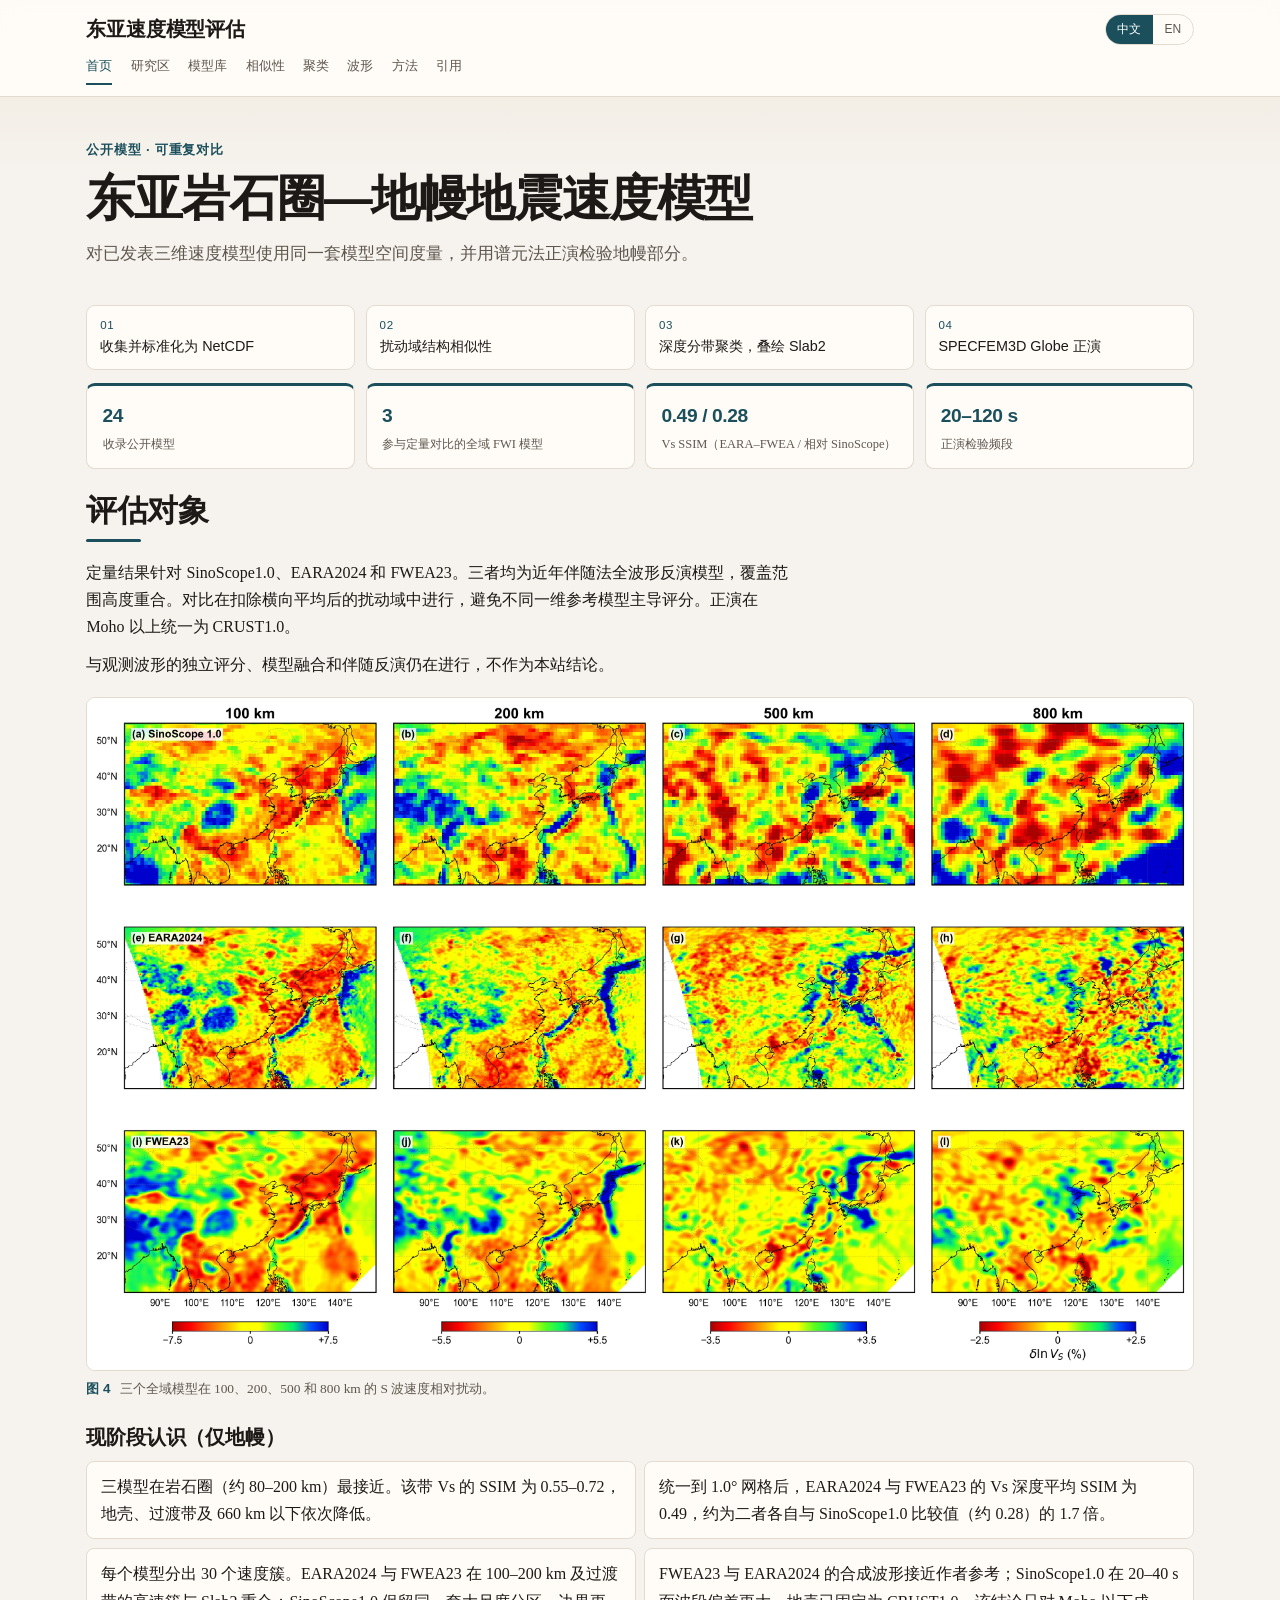
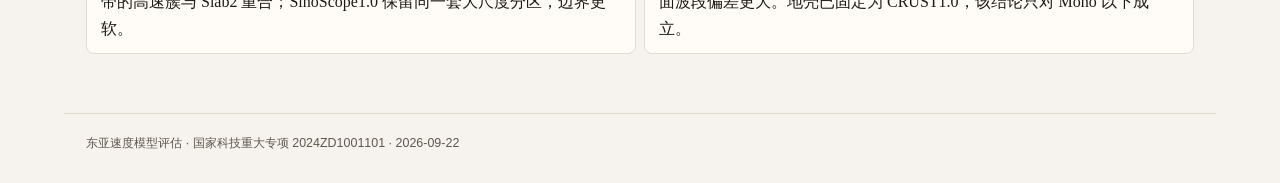
==== commit e5edaa3a: "Enlarge the site title and section headings so they read above the body text. Co-authored-by: Cursor" ====
--- a/index.html
+++ b/index.html
@@ -7,7 +7,7 @@
   <meta name="description" content="东亚公开岩石圈—地幔地震速度模型的定量评估。">
   <link rel="alternate" hreflang="zh-CN" href="./">
   <link rel="alternate" hreflang="en" href="en/index.html">
-  <link rel="stylesheet" href="style.css?v=3">
+  <link rel="stylesheet" href="style.css?v=4">
 </head>
 <body>
 <header class="site">
@@ -34,7 +34,7 @@
   <section id="home" class="block on">
     <div class="hero">
       <p class="kicker sans">公开模型 · 可重复对比</p>
-      <h1>东亚岩石圈—地幔地震速度模型</h1>
+      <h1><span class="keep">东亚岩石圈—地幔</span><span class="keep">地震速度模型</span></h1>
       <p class="lead">对已发表三维速度模型使用同一套模型空间度量，并用谱元法正演检验地幔部分。</p>
     </div>
     <ol class="steps sans">
@@ -75,7 +75,7 @@
     <p>共收集 2018–2026 年发表的 24 个岩石圈—上地幔模型。只有三个准全域 FWI 模型能进入同一套相似性矩阵；区域和局部模型仅作对照。</p>
     <h3>表 1　定量对比所用的三个模型</h3>
     <div class="table-wrap"><table><thead><tr><th>属性</th><th>SinoScope1.0</th><th>EARA2024</th><th>FWEA23</th></tr></thead><tbody>
-        <tr><td>文献</td><td>Ma et al., 2022</td><td>Xi et al., 2024</td><td>Liu et al., 2024</td></tr>
+        <tr><td>文献</td><td><a href="https://doi.org/10.1029/2022JB024957" target="_blank" rel="noopener noreferrer">Ma et al., 2022</a></td><td><a href="https://doi.org/10.1093/gji/ggae302" target="_blank" rel="noopener noreferrer">Xi et al., 2024</a></td><td><a href="https://doi.org/10.1016/j.epsl.2024.118764" target="_blank" rel="noopener noreferrer">Liu et al., 2024</a></td></tr>
         <tr><td>水平分辨率</td><td>~1.0°</td><td>~0.25°</td><td>~0.25°</td></tr>
         <tr><td>深度 (km)</td><td>0–2800</td><td>0–1000</td><td>0–1000</td></tr>
         <tr><td>地震 / 台站</td><td>410 / 2427</td><td>142 / ~2000</td><td>141 / 4640</td></tr>
@@ -86,22 +86,22 @@
         <tr><td>分发形式</td><td>规则网格 NetCDF</td><td>规则网格 NetCDF</td><td>NetCDF + 原生 GLL</td></tr>
         </tbody></table></div>
     <h3>表 S1　模型目录（按年份）</h3>
-    <div class="table-wrap"><table><thead><tr><th>模型</th><th>年份</th><th>参数</th><th>深度 (km)</th><th>覆盖</th><th>文献</th></tr></thead><tbody><tr><td>CSEM_Japan</td><td>2018</td><td>Vs</td><td>0–350</td><td>日本及邻区</td><td>Fichtner et al., 2018</td></tr>
-<tr><td>FWEA18</td><td>2018</td><td>Vp, Vs</td><td>0–800</td><td>东亚</td><td>Tao et al., 2018</td></tr>
-<tr><td>TP2019</td><td>2020</td><td>Vs</td><td>25–700</td><td>青藏高原</td><td>Xiao et al., 2020</td></tr>
-<tr><td>KEA20</td><td>2021</td><td>Vs</td><td>25–250</td><td>朝鲜半岛—东亚</td><td>Witek et al., 2021</td></tr>
-<tr><td>SWChinaCVM-1.0</td><td>2021</td><td>Vp, Vs</td><td>0–50</td><td>西南中国</td><td>Liu et al., 2021</td></tr>
-<tr><td>SinoScope1.0</td><td>2022</td><td>Vp, Vs</td><td>0–2800</td><td>中国及邻区</td><td>Ma et al., 2022</td></tr>
-<tr><td>USTClitho2.0</td><td>2022</td><td>Vp, Vs</td><td>0–150</td><td>中国大陆</td><td>Han et al., 2022</td></tr>
-<tr><td>SASSY21</td><td>2022</td><td>Vs</td><td>150–600</td><td>东南亚</td><td>Wehner et al., 2022</td></tr>
-<tr><td>CSRM1.0</td><td>2023</td><td>Vp, Vs</td><td>0–100</td><td>中国大陆</td><td>Wen and Yu, 2023</td></tr>
-<tr><td>SWChinaCVM-2.0</td><td>2023</td><td>Vp, Vs</td><td>0–50</td><td>西南中国</td><td>Liu et al., 2023</td></tr>
-<tr><td>ASIA2024</td><td>2024</td><td>Vp, Vs</td><td>0–690</td><td>亚洲</td><td>Dou et al., 2024</td></tr>
-<tr><td>EARA2024</td><td>2024</td><td>Vp, Vs</td><td>0–1000</td><td>东亚—西北太平洋</td><td>Xi et al., 2024</td></tr>
-<tr><td>FWEA23</td><td>2024</td><td>Vp, Vs</td><td>0–1000</td><td>东亚</td><td>Liu et al., 2024</td></tr>
-<tr><td>CSES_VM1.0</td><td>2024</td><td>Vp, Vs</td><td>0–75</td><td>南北地震带</td><td>Wu et al., 2024</td></tr>
-<tr><td>Gao_NEChina</td><td>2025</td><td>Vp</td><td>0–2500</td><td>东北</td><td>Gao et al., 2025</td></tr>
-<tr><td>Han_NEChina</td><td>2025</td><td>Vs</td><td>0–2500</td><td>东北</td><td>Han et al., 2025</td></tr></tbody></table></div>
+    <div class="table-wrap"><table><thead><tr><th>模型</th><th>年份</th><th>参数</th><th>深度 (km)</th><th>覆盖</th><th>文献</th></tr></thead><tbody><tr><td>CSEM_Japan</td><td>2018</td><td>Vs</td><td>0–350</td><td>日本及邻区</td><td><a href="https://doi.org/10.1029/2018GL077338" target="_blank" rel="noopener noreferrer">Fichtner et al., 2018</a></td></tr>
+<tr><td>FWEA18</td><td>2018</td><td>Vp, Vs</td><td>0–800</td><td>东亚</td><td><a href="https://doi.org/10.1029/2018GC007460" target="_blank" rel="noopener noreferrer">Tao et al., 2018</a></td></tr>
+<tr><td>TP2019</td><td>2020</td><td>Vs</td><td>25–700</td><td>青藏高原</td><td><a href="https://doi.org/10.1029/2019JB018344" target="_blank" rel="noopener noreferrer">Xiao et al., 2020</a></td></tr>
+<tr><td>KEA20</td><td>2021</td><td>Vs</td><td>25–250</td><td>朝鲜半岛—东亚</td><td><a href="https://doi.org/10.1029/2020JB021201" target="_blank" rel="noopener noreferrer">Witek et al., 2021</a></td></tr>
+<tr><td>SWChinaCVM-1.0</td><td>2021</td><td>Vp, Vs</td><td>0–50</td><td>西南中国</td><td><a href="https://doi.org/10.1785/0220200318" target="_blank" rel="noopener noreferrer">Liu et al., 2021</a></td></tr>
+<tr><td>SinoScope1.0</td><td>2022</td><td>Vp, Vs</td><td>0–2800</td><td>中国及邻区</td><td><a href="https://doi.org/10.1029/2022JB024957" target="_blank" rel="noopener noreferrer">Ma et al., 2022</a></td></tr>
+<tr><td>USTClitho2.0</td><td>2022</td><td>Vp, Vs</td><td>0–150</td><td>中国大陆</td><td><a href="https://doi.org/10.1785/0220210122" target="_blank" rel="noopener noreferrer">Han et al., 2022</a></td></tr>
+<tr><td>SASSY21</td><td>2022</td><td>Vs</td><td>150–600</td><td>东南亚</td><td><a href="https://doi.org/10.1029/2021JB022930" target="_blank" rel="noopener noreferrer">Wehner et al., 2022</a></td></tr>
+<tr><td>CSRM1.0</td><td>2023</td><td>Vp, Vs</td><td>0–100</td><td>中国大陆</td><td><a href="https://doi.org/10.26464/epp2023078" target="_blank" rel="noopener noreferrer">Wen and Yu, 2023</a></td></tr>
+<tr><td>SWChinaCVM-2.0</td><td>2023</td><td>Vp, Vs</td><td>0–50</td><td>西南中国</td><td><a href="https://doi.org/10.1007/s11430-022-1161-7" target="_blank" rel="noopener noreferrer">Liu et al., 2023</a></td></tr>
+<tr><td>ASIA2024</td><td>2024</td><td>Vp, Vs</td><td>0–690</td><td>亚洲</td><td><a href="https://doi.org/10.1016/j.earscirev.2024.104841" target="_blank" rel="noopener noreferrer">Dou et al., 2024</a></td></tr>
+<tr><td>EARA2024</td><td>2024</td><td>Vp, Vs</td><td>0–1000</td><td>东亚—西北太平洋</td><td><a href="https://doi.org/10.1093/gji/ggae302" target="_blank" rel="noopener noreferrer">Xi et al., 2024</a></td></tr>
+<tr><td>FWEA23</td><td>2024</td><td>Vp, Vs</td><td>0–1000</td><td>东亚</td><td><a href="https://doi.org/10.1016/j.epsl.2024.118764" target="_blank" rel="noopener noreferrer">Liu et al., 2024</a></td></tr>
+<tr><td>CSES_VM1.0</td><td>2024</td><td>Vp, Vs</td><td>0–75</td><td>南北地震带</td><td><a href="https://doi.org/10.1007/s11430-023-1293-4" target="_blank" rel="noopener noreferrer">Wu et al., 2024</a></td></tr>
+<tr><td>Gao_NEChina</td><td>2025</td><td>Vp</td><td>0–2500</td><td>东北</td><td><a href="https://doi.org/10.1038/s41467-025-58053-5" target="_blank" rel="noopener noreferrer">Gao et al., 2025</a></td></tr>
+<tr><td>Han_NEChina</td><td>2025</td><td>Vs</td><td>0–2500</td><td>东北</td><td><a href="https://doi.org/10.1093/gji/ggaf070" target="_blank" rel="noopener noreferrer">Han et al., 2025</a></td></tr></tbody></table></div>
     <p class="note">Chen_SChinaSea、Cao_SETibet、Kumar_Pamir、Wu_NETibet 等局部模型只作对照。数据来自 IRIS EMC 与论文补充材料。本站不提供 NetCDF 或 GLL 下载。</p>
   </section>
   <section id="similarity" class="block">
@@ -173,7 +173,7 @@
       <li>Xi Z, Chen M, Wei S S, Li J, Zhou T, Wang B, Kim Y. 2024. EARA2024: A radially anisotropic seismic velocity model for East Asia and the northwestern Pacific. <i>Geophys. J. Int.</i>, 239(2), 914–935.</li>
       <li>Wang Z, Bovik A C, Sheikh H R, Simoncelli E P. 2004. Image quality assessment: from error visibility to structural similarity. <i>IEEE Trans. Image Process.</i>, 13(4), 600–612.</li>
       <li>Zhou T, Li J, Xi Z, Chen M. 2021. Assessment of seismic tomographic models of the contiguous United States using spectral-element seismic waveforms. <i>Geophys. J. Int.</i>, 228(2), 1392–1414.</li>
-      <li>IRIS DMC, 2011. Data Services Products: EMC. <a href="https://ds.iris.edu/ds/products/emc/">https://ds.iris.edu/ds/products/emc/</a></li>
+      <li>IRIS DMC, 2011. Data Services Products: EMC. <a href="https://ds.iris.edu/ds/products/emc/" target="_blank" rel="noopener noreferrer">https://ds.iris.edu/ds/products/emc/</a></li>
     </ol>
     <p class="note">图件来自评估文稿。</p>
   </section>
--- a/style.css
+++ b/style.css
@@ -45,12 +45,15 @@
 }
 .brand {
   font-family: var(--sans);
-  font-weight: 640;
-  font-size: 1rem;
-  line-height: 1.3;
+  font-weight: 680;
+  font-size: 1.28rem;
+  letter-spacing: -0.01em;
+  line-height: 1.25;
   text-decoration: none;
   color: var(--ink);
-}
+  white-space: nowrap;
+}
+.brand .tail { white-space: nowrap; }
 .lang-switch {
   display: inline-flex;
   border: 1px solid var(--line);
@@ -88,20 +91,24 @@
 }
 nav.site a:hover, nav.site a.active { color: var(--accent); border-bottom-color: var(--accent); }
 main { padding: 1.35rem 1.4rem 3.5rem; }
-.hero { padding: 0.35rem 0 0.2rem; max-width: 40rem; }
+.hero { padding: 0.6rem 0 0.35rem; max-width: 64rem; }
 .kicker {
-  font-size: 0.78rem;
-  letter-spacing: 0.04em;
+  font-family: var(--sans);
+  font-size: 0.82rem;
+  font-weight: 620;
+  letter-spacing: 0.06em;
   color: var(--accent);
-  margin-bottom: 0.45rem;
+  margin-bottom: 0.55rem;
 }
 .hero h1 {
-  font-size: clamp(1.7rem, 2.6vw, 2.25rem);
-  font-weight: 600;
-  letter-spacing: -0.015em;
-  line-height: 1.25;
+  font-family: var(--sans);
+  font-size: clamp(2.15rem, 4vw, 3.05rem);
+  font-weight: 680;
+  letter-spacing: -0.03em;
+  line-height: 1.18;
   text-wrap: balance;
 }
+.hero h1 .keep { white-space: nowrap; }
 .hero .lead { margin-top: 0.75rem; font-size: 1.05rem; color: var(--muted); }
 .steps {
   list-style: none;
@@ -154,19 +161,30 @@
 .note,
 .cite { max-width: var(--prose); }
 h2 {
-  font-size: 1.45rem;
-  font-weight: 600;
-  margin: 0.2rem 0 0.85rem;
+  font-family: var(--sans);
+  font-size: clamp(1.7rem, 2.4vw, 2.15rem);
+  font-weight: 680;
+  letter-spacing: -0.02em;
+  line-height: 1.25;
+  margin: 0.15rem 0 1.05rem;
 }
 h2::after {
   content: "";
   display: block;
-  width: 2.5rem;
-  height: 2px;
-  margin-top: 0.45rem;
+  width: 3.4rem;
+  height: 3px;
+  margin-top: 0.55rem;
+  border-radius: 2px;
   background: var(--accent);
 }
-h3 { font-size: 1.05rem; margin: 1.35rem 0 0.5rem; }
+h3 {
+  font-family: var(--sans);
+  font-size: 1.28rem;
+  font-weight: 650;
+  letter-spacing: -0.01em;
+  line-height: 1.35;
+  margin: 1.55rem 0 0.6rem;
+}
 p { margin: 0.7rem 0; }
 ul, ol { margin: 0.4rem 0 0.8rem 1.2rem; }
 li { margin: 0.28rem 0; }
@@ -277,9 +295,12 @@
   .findings { grid-template-columns: 1fr 1fr; }
 }
 @media (max-width: 640px) {
-  .brand { font-size: 0.92rem; }
+  .brand { font-size: 1.02rem; white-space: normal; }
+  .brand-bar { align-items: flex-start; }
   .brand-bar, nav.site, main, footer.site { padding-left: 1rem; padding-right: 1rem; }
   nav.site { gap: 0.2rem 0.85rem; }
   .steps { grid-template-columns: 1fr; }
-  .hero h1 { font-size: 1.38rem; }
-}
+  .hero h1 { font-size: 1.72rem; }
+  h2 { font-size: 1.55rem; }
+  h3 { font-size: 1.15rem; }
+}
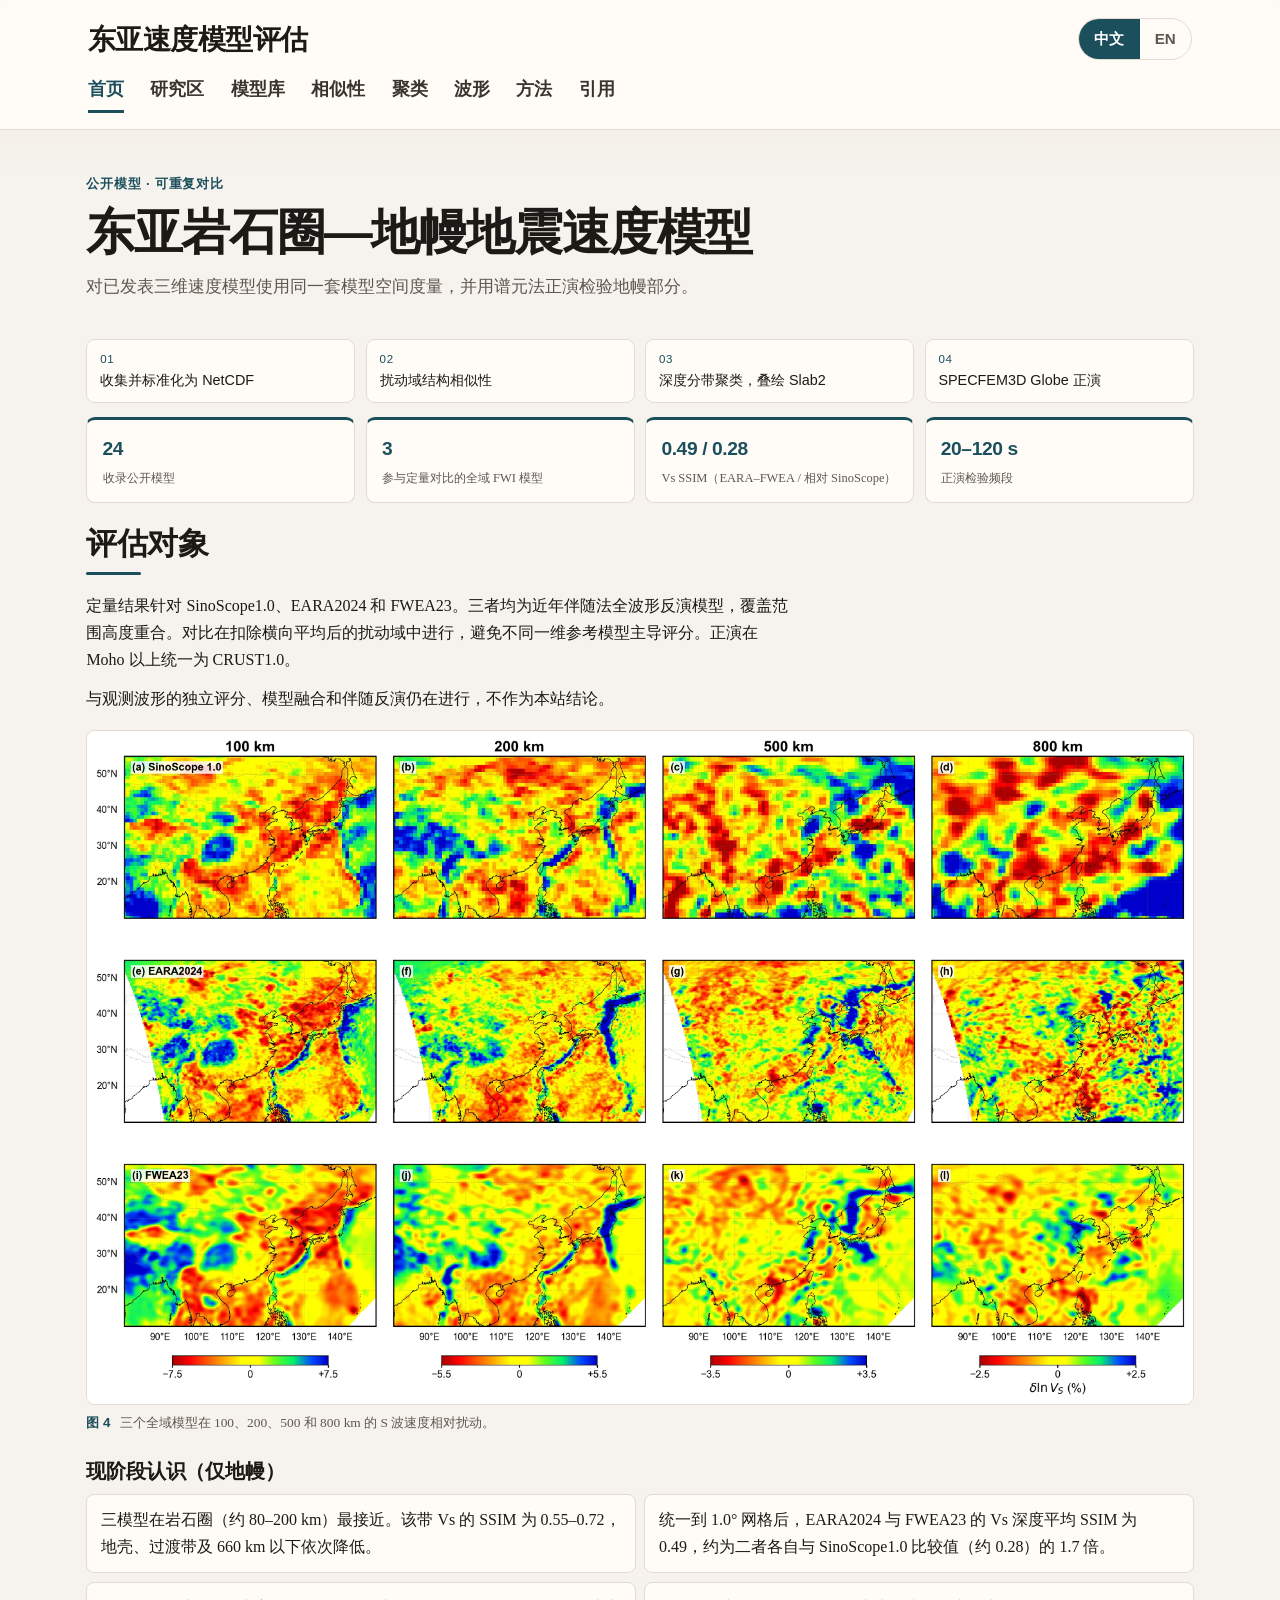
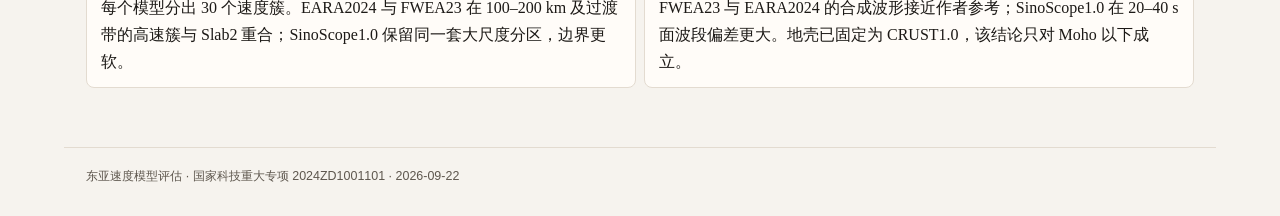
==== commit 66553a83: "Enlarge the header title, language switch, and section navigation. Co-authored-by: Cursor <cursorage" ====
--- a/index.html
+++ b/index.html
@@ -7,7 +7,7 @@
   <meta name="description" content="东亚公开岩石圈—地幔地震速度模型的定量评估。">
   <link rel="alternate" hreflang="zh-CN" href="./">
   <link rel="alternate" hreflang="en" href="en/index.html">
-  <link rel="stylesheet" href="style.css?v=4">
+  <link rel="stylesheet" href="style.css?v=9">
 </head>
 <body>
 <header class="site">
--- a/style.css
+++ b/style.css
@@ -13,7 +13,7 @@
   --serif: "Iowan Old Style", "Palatino Linotype", Palatino, "Songti SC", "Noto Serif CJK SC", serif;
 }
 * { box-sizing: border-box; margin: 0; padding: 0; }
-html { scroll-behavior: smooth; scroll-padding-top: 7rem; }
+html { scroll-behavior: smooth; scroll-padding-top: 9rem; }
 body {
   font-family: var(--serif);
   color: var(--ink);
@@ -37,18 +37,18 @@
   margin-right: auto;
 }
 .brand-bar {
-  padding: 0.85rem 1.4rem 0.15rem;
+  padding: 1.15rem 1.5rem 0.15rem;
   display: flex;
   justify-content: space-between;
   align-items: center;
-  gap: 1rem;
+  gap: 1.25rem;
 }
 .brand {
   font-family: var(--sans);
-  font-weight: 680;
-  font-size: 1.28rem;
-  letter-spacing: -0.01em;
-  line-height: 1.25;
+  font-weight: 700;
+  font-size: 1.72rem;
+  letter-spacing: -0.02em;
+  line-height: 1.2;
   text-decoration: none;
   color: var(--ink);
   white-space: nowrap;
@@ -64,8 +64,9 @@
 }
 .lang-switch a {
   font-family: var(--sans);
-  font-size: 0.75rem;
-  padding: 0.28rem 0.72rem;
+  font-size: 0.95rem;
+  font-weight: 640;
+  padding: 0.42rem 0.95rem;
   text-decoration: none;
   color: var(--muted);
 }
@@ -76,18 +77,19 @@
 }
 .lang-switch a:hover:not(.current) { color: var(--accent); }
 nav.site {
-  padding: 0.35rem 1.4rem 0.7rem;
+  padding: 0.45rem 1.5rem 1rem;
   display: flex;
   flex-wrap: wrap;
-  gap: 0.15rem 1.15rem;
+  gap: 0.35rem 1.65rem;
 }
 nav.site a {
   font-family: var(--sans);
-  font-size: 0.84rem;
+  font-size: 1.12rem;
+  font-weight: 620;
   text-decoration: none;
-  color: var(--muted);
-  padding: 0.15rem 0 0.28rem;
-  border-bottom: 2px solid transparent;
+  color: #3a342c;
+  padding: 0.28rem 0 0.38rem;
+  border-bottom: 3px solid transparent;
 }
 nav.site a:hover, nav.site a.active { color: var(--accent); border-bottom-color: var(--accent); }
 main { padding: 1.35rem 1.4rem 3.5rem; }
@@ -155,7 +157,7 @@
   letter-spacing: -0.02em;
 }
 .metric .l { font-size: 0.78rem; color: var(--muted); margin-top: 0.25rem; line-height: 1.4; }
-section.block { display: none; scroll-margin-top: 7rem; }
+section.block { display: none; scroll-margin-top: 9rem; }
 section.block.on { display: block; }
 section.block > p,
 .note,
@@ -295,10 +297,19 @@
   .findings { grid-template-columns: 1fr 1fr; }
 }
 @media (max-width: 640px) {
-  .brand { font-size: 1.02rem; white-space: normal; }
-  .brand-bar { align-items: flex-start; }
+  .brand { font-size: 1.2rem; white-space: normal; }
+  .brand-bar { align-items: center; padding-top: 0.85rem; }
+  .lang-switch a { font-size: 0.82rem; padding: 0.32rem 0.72rem; }
+  nav.site {
+    flex-wrap: wrap;
+    overflow: visible;
+    gap: 0.35rem 0.8rem;
+    padding-top: 0.2rem;
+    padding-bottom: 0.7rem;
+  }
+  nav.site a { font-size: 0.98rem; }
+  html[lang="zh-CN"] nav.site { gap: 0.3rem 0.42rem; }
   .brand-bar, nav.site, main, footer.site { padding-left: 1rem; padding-right: 1rem; }
-  nav.site { gap: 0.2rem 0.85rem; }
   .steps { grid-template-columns: 1fr; }
   .hero h1 { font-size: 1.72rem; }
   h2 { font-size: 1.55rem; }
